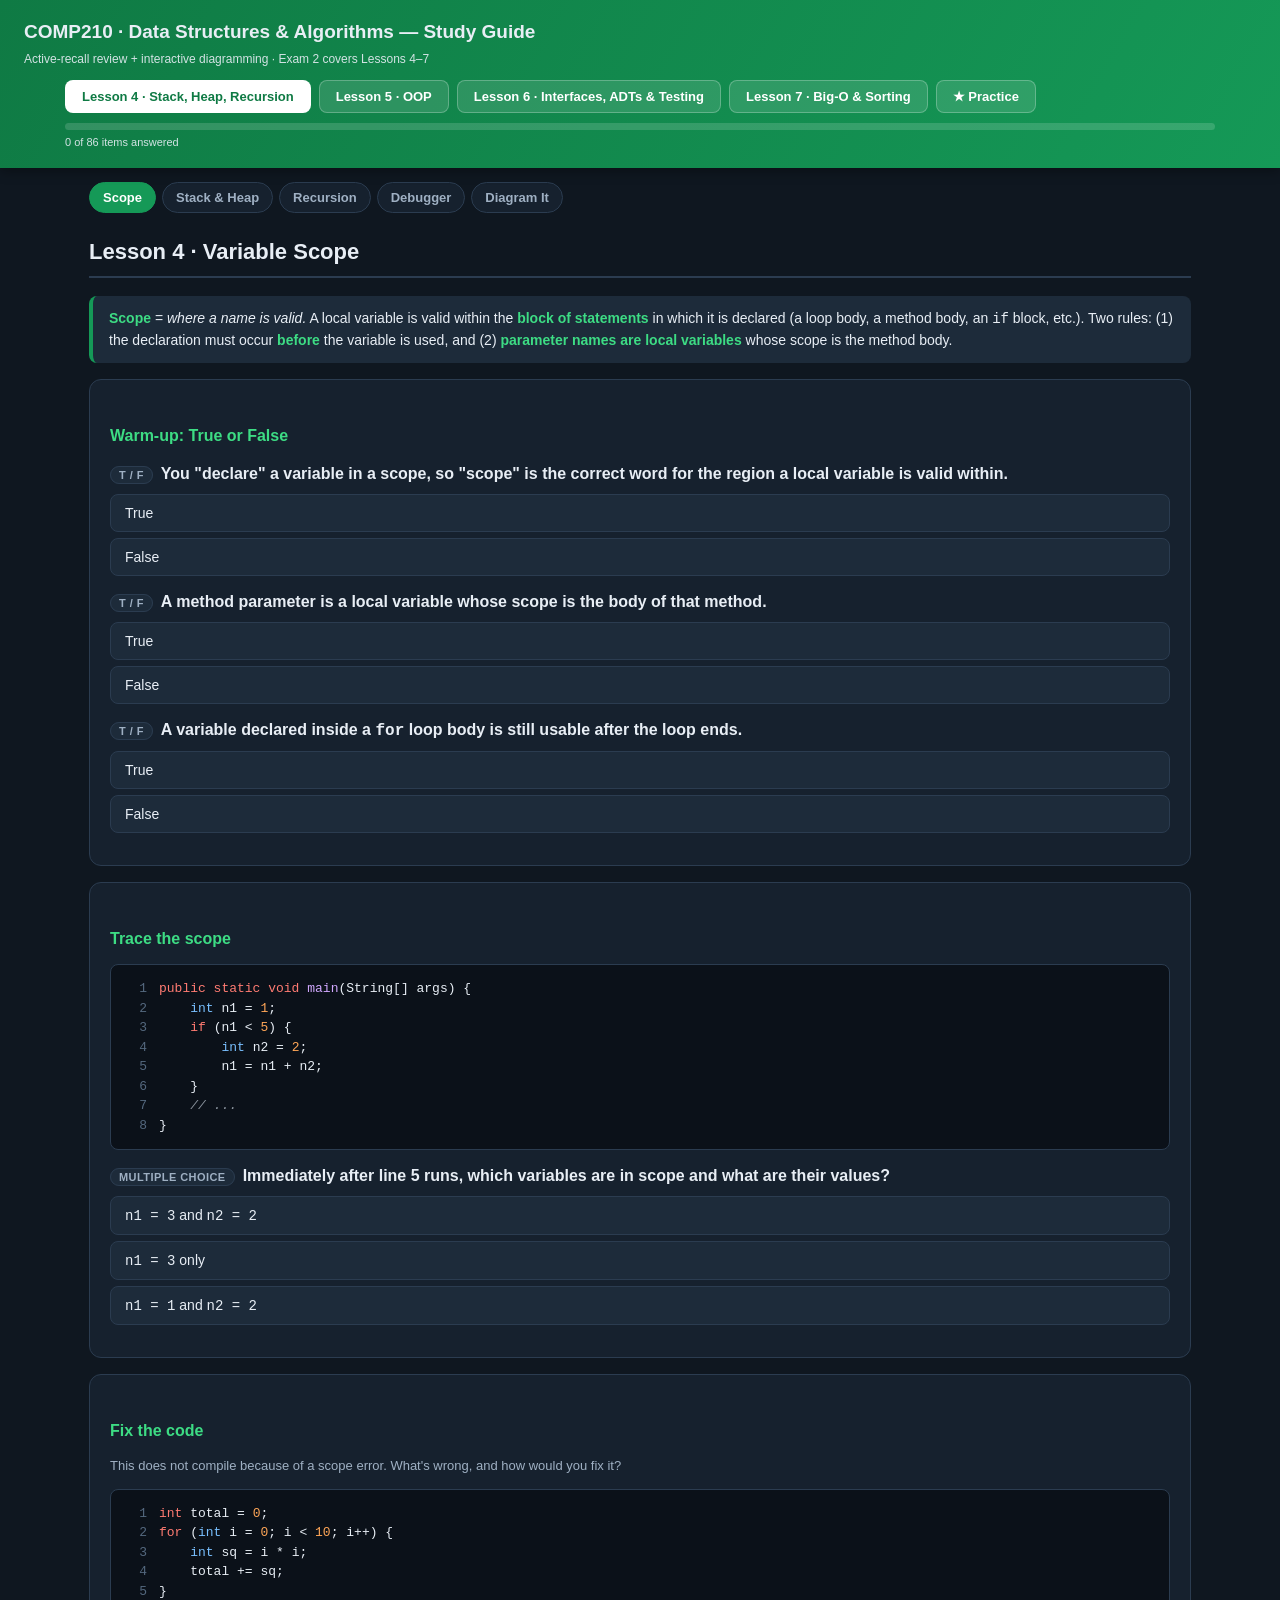
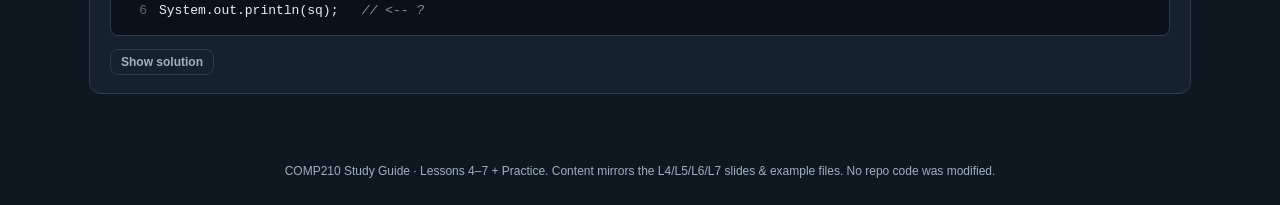
==== COMP210_Study_Guide.html @ 63a0b4bc "COMP210 study guide (Lessons 4-7 + practice)" ====
<!DOCTYPE html>
<html lang="en">
<head>
<meta charset="UTF-8">
<meta name="viewport" content="width=device-width, initial-scale=1.0">
<title>COMP210 Study Guide — Data Structures &amp; Algorithms</title>
<style>
  :root{
    --bg:#0f1720; --panel:#16212e; --panel2:#1d2b3a; --ink:#e8eef5; --muted:#9fb0c3;
    --line:#2b3c50; --green:#159957; --green-d:#0f7a44; --red:#c0392b; --amber:#d68910;
    --blue:#2e86de; --accent:#3ddc84; --heap:#8e44ad; --stack:#2e86de;
  }
  *{box-sizing:border-box}
  body{margin:0;font-family:-apple-system,BlinkMacSystemFont,"Segoe UI",Roboto,Helvetica,Arial,sans-serif;
    background:var(--bg);color:var(--ink);line-height:1.5}
  header{background:linear-gradient(120deg,#0f7a44,#159957);padding:18px 24px;position:sticky;top:0;z-index:30;
    box-shadow:0 2px 12px rgba(0,0,0,.4)}
  header h1{margin:0;font-size:19px}
  header p{margin:3px 0 0;font-size:12px;opacity:.9}
  .lesson-bar{display:flex;flex-wrap:wrap;gap:8px;max-width:1150px;margin:12px auto 0}
  .lesson-bar button{background:rgba(255,255,255,.12);color:#fff;border:1px solid rgba(255,255,255,.25);
    padding:8px 16px;border-radius:8px;cursor:pointer;font-size:13px;font-weight:700}
  .lesson-bar button.active{background:#fff;color:var(--green-d)}
  .lesson-bar button:disabled{opacity:.45;cursor:not-allowed}
  .progress-wrap{max-width:1150px;margin:10px auto 0;background:rgba(255,255,255,.15);border-radius:8px;height:7px;overflow:hidden}
  .progress-bar{height:100%;background:#fff;width:0;transition:width .3s}
  .progress-txt{font-size:11px;opacity:.9;margin-top:4px;max-width:1150px;margin-left:auto;margin-right:auto}
  nav.topics{display:flex;flex-wrap:wrap;gap:6px;max-width:1150px;margin:14px auto 0;padding:0 24px}
  nav.topics button{background:var(--panel);color:var(--muted);border:1px solid var(--line);padding:7px 13px;
    border-radius:20px;cursor:pointer;font-size:13px;font-weight:600}
  nav.topics button.active{background:var(--green);color:#fff;border-color:var(--green)}
  main{max-width:1150px;margin:0 auto;padding:22px 24px}
  .lesson{display:none}
  .lesson.active{display:block}
  .topic{display:none;animation:fade .3s}
  .topic.active{display:block}
  @keyframes fade{from{opacity:0;transform:translateY(6px)}to{opacity:1}}
  h2{font-size:22px;border-bottom:2px solid var(--line);padding-bottom:8px;margin-top:0}
  h3{color:var(--accent);font-size:16px;margin:26px 0 8px}
  .card{background:var(--panel);border:1px solid var(--line);border-radius:12px;padding:18px 20px;margin:16px 0}
  .concept{background:var(--panel2);border-left:4px solid var(--green);border-radius:8px;padding:12px 16px;margin:12px 0;font-size:14px}
  .concept b{color:var(--accent)}
  code,pre{font-family:"SF Mono",Menlo,Consolas,monospace}
  pre{background:#0b1119;border:1px solid var(--line);border-radius:8px;padding:14px;overflow-x:auto;font-size:13px;
    line-height:1.5;position:relative}
  pre .ln{color:#54687e;user-select:none;display:inline-block;width:22px;text-align:right;margin-right:12px}
  .kw{color:#ff7b72}.ty{color:#79c0ff}.st{color:#a5d6ff}.cm{color:#8b949e;font-style:italic}.fn{color:#d2a8ff}.nm{color:#ffa657}
  .q{margin:14px 0}
  .q .prompt{font-weight:600;margin-bottom:8px}
  .q .prompt .tag{font-size:11px;background:var(--panel2);color:var(--muted);border:1px solid var(--line);
    padding:2px 8px;border-radius:10px;margin-right:8px;font-weight:600;text-transform:uppercase;letter-spacing:.04em}
  .opt{display:block;width:100%;text-align:left;background:var(--panel2);color:var(--ink);border:1px solid var(--line);
    border-radius:8px;padding:10px 14px;margin:6px 0;cursor:pointer;font-size:14px;transition:.15s}
  .opt:hover{border-color:var(--green)}
  .opt.correct{background:rgba(21,153,87,.25);border-color:var(--green)}
  .opt.wrong{background:rgba(192,57,43,.22);border-color:var(--red)}
  .opt.disabled{cursor:default;opacity:.85}
  .fb{font-size:13px;margin-top:8px;padding:10px 12px;border-radius:8px;display:none}
  .fb.show{display:block}
  .fb.ok{background:rgba(21,153,87,.18);border:1px solid var(--green)}
  .fb.no{background:rgba(192,57,43,.15);border:1px solid var(--red)}
  input[type=text],textarea{width:100%;background:#0b1119;color:var(--ink);border:1px solid var(--line);
    border-radius:8px;padding:9px 12px;font-family:"SF Mono",Menlo,monospace;font-size:13px}
  textarea{min-height:120px;resize:vertical}
  .btn{background:var(--green);color:#fff;border:none;border-radius:8px;padding:9px 16px;cursor:pointer;font-weight:600;font-size:13px}
  .btn:hover{background:var(--green-d)}
  .btn.ghost{background:transparent;border:1px solid var(--line);color:var(--muted)}
  .btn.ghost:hover{border-color:var(--green);color:var(--ink)}
  .btn.small{padding:5px 10px;font-size:12px}
  .reveal{display:none;margin-top:10px}
  .reveal.show{display:block}
  .fillblank{display:inline-block;width:180px;margin:0 4px}
  .fillblank.sm{width:120px}.fillblank.lg{width:340px}
  .toolbar{display:flex;flex-wrap:wrap;gap:8px;align-items:center;margin:10px 0}
  .mem{display:grid;grid-template-columns:1fr 1fr;gap:16px;margin-top:12px}
  .mem-col{background:#0b1119;border:1px solid var(--line);border-radius:10px;padding:12px;min-height:240px}
  .mem-col h4{margin:0 0 10px;text-align:center;font-size:14px;letter-spacing:.05em}
  .mem-col.stack h4{color:var(--stack)}.mem-col.heap h4{color:var(--heap)}
  .frame{background:rgba(46,134,222,.12);border:1px solid var(--stack);border-radius:8px;padding:8px 10px;margin:8px 0;font-size:13px}
  .frame .fname{font-weight:700;color:var(--stack);border-bottom:1px dashed var(--line);padding-bottom:4px;margin-bottom:6px;
    display:flex;justify-content:space-between;align-items:center}
  .frame .var{display:flex;justify-content:space-between;font-family:"SF Mono",monospace;padding:2px 0}
  .frame .var .val{color:var(--accent)}
  .frame .var .ptr{color:var(--heap)}
  .obj{background:rgba(142,68,173,.14);border:1px solid var(--heap);border-radius:8px;padding:8px 10px;margin:8px 0;font-size:13px}
  .obj .addr{font-family:"SF Mono",monospace;color:var(--heap);font-weight:700;font-size:12px}
  .obj .content{font-family:"SF Mono",monospace;margin-top:4px;white-space:pre-wrap}
  .step-desc{background:var(--panel2);border-radius:8px;padding:10px 14px;font-size:14px;margin-top:12px;min-height:44px}
  .step-desc b{color:var(--accent)}
  .del-x{background:none;border:none;color:var(--muted);cursor:pointer;font-size:14px}
  .del-x:hover{color:var(--red)}
  select{background:#0b1119;color:var(--ink);border:1px solid var(--line);border-radius:8px;padding:8px 10px;font-size:13px}
  .muted{color:var(--muted);font-size:13px}
  table.match{width:100%;border-collapse:collapse;margin-top:8px}
  table.match td{padding:6px;vertical-align:top}
  .match-term{background:var(--panel2);border:1px solid var(--line);border-radius:8px;padding:10px;font-weight:600;font-size:14px}
  .match-def{width:100%}
  .score-badge{font-size:12px;color:var(--muted)}
  .order-item{display:flex;align-items:center;justify-content:space-between;background:var(--panel2);
    border:1px solid var(--line);border-radius:8px;padding:10px 12px;margin:6px 0;font-size:14px}
  .order-item.correct{border-color:var(--green);background:rgba(21,153,87,.18)}
  .order-item.wrong{border-color:var(--red);background:rgba(192,57,43,.15)}
  .order-item .num{color:var(--muted);font-weight:700;margin-right:10px;min-width:18px}
  .order-btns button{background:var(--panel);border:1px solid var(--line);color:var(--ink);border-radius:6px;
    cursor:pointer;padding:2px 9px;font-size:14px;margin-left:4px}
  .order-btns button:hover{border-color:var(--green)}
  footer{text-align:center;color:var(--muted);font-size:12px;padding:30px}
  kbd{background:var(--panel2);border:1px solid var(--line);border-radius:4px;padding:1px 6px;font-size:12px}
  .two{display:grid;grid-template-columns:1fr 1fr;gap:16px}
  @media(max-width:780px){.two,.mem{grid-template-columns:1fr}}
</style>
</head>
<body>
<header>
  <h1>COMP210 · Data Structures &amp; Algorithms — Study Guide</h1>
  <p>Active-recall review + interactive diagramming · Exam 2 covers Lessons 4–7</p>
  <div class="lesson-bar">
    <button data-l="l4" class="active" onclick="showLesson('l4',this)">Lesson 4 · Stack, Heap, Recursion</button>
    <button data-l="l5" onclick="showLesson('l5',this)">Lesson 5 · OOP</button>
    <button data-l="l6" onclick="showLesson('l6',this)">Lesson 6 · Interfaces, ADTs &amp; Testing</button>
    <button data-l="l7" onclick="showLesson('l7',this)">Lesson 7 · Big-O &amp; Sorting</button>
    <button data-l="practice" onclick="showLesson('practice',this)">★ Practice</button>
  </div>
  <div class="progress-wrap"><div class="progress-bar" id="pbar"></div></div>
  <div class="progress-txt" id="ptxt">0 items answered</div>
</header>

<!-- ======================= LESSON 4 =========================== -->
<div class="lesson active" id="l4">
<nav class="topics">
  <button class="active" onclick="showTopic(this,'l4-scope')">Scope</button>
  <button onclick="showTopic(this,'l4-memory')">Stack &amp; Heap</button>
  <button onclick="showTopic(this,'l4-recursion')">Recursion</button>
  <button onclick="showTopic(this,'l4-debugger')">Debugger</button>
  <button onclick="showTopic(this,'l4-diagram')">Diagram It</button>
</nav>
<main>

  <section class="topic active" id="l4-scope">
    <h2>Lesson 4 · Variable Scope</h2>
    <div class="concept"><b>Scope</b> = <i>where a name is valid.</i> A local variable is valid within the <b>block of statements</b> in which it is declared (a loop body, a method body, an <code>if</code> block, etc.). Two rules: (1) the declaration must occur <b>before</b> the variable is used, and (2) <b>parameter names are local variables</b> whose scope is the method body.</div>
    <div class="card">
      <h3>Warm-up: True or False</h3>
      <div class="q" data-tf="F">
        <div class="prompt"><span class="tag">T / F</span>You "declare" a variable in a scope, so "scope" is the correct word for the region a local variable is valid within.</div>
        <button class="opt" data-v="T">True</button><button class="opt" data-v="F">False</button>
        <div class="fb">Your practice quiz caught this exact nuance. A variable is valid within the <b>block of statements</b> (the block) where it's declared — "scope" names the concept, but the region itself is the block. You don't "declare in a scope."</div>
      </div>
      <div class="q" data-tf="T">
        <div class="prompt"><span class="tag">T / F</span>A method parameter is a local variable whose scope is the body of that method.</div>
        <button class="opt" data-v="T">True</button><button class="opt" data-v="F">False</button>
        <div class="fb">Parameters behave exactly like locals declared at the top of the method body.</div>
      </div>
      <div class="q" data-tf="F">
        <div class="prompt"><span class="tag">T / F</span>A variable declared inside a <code>for</code> loop body is still usable after the loop ends.</div>
        <button class="opt" data-v="T">True</button><button class="opt" data-v="F">False</button>
        <div class="fb">It falls out of scope when the block ends — the compiler will reject any use afterward.</div>
      </div>
    </div>
    <div class="card">
      <h3>Trace the scope</h3>
      <pre><span class="ln">1</span><span class="kw">public static void</span> <span class="fn">main</span>(String[] args) {
<span class="ln">2</span>    <span class="ty">int</span> n1 = <span class="nm">1</span>;
<span class="ln">3</span>    <span class="kw">if</span> (n1 &lt; <span class="nm">5</span>) {
<span class="ln">4</span>        <span class="ty">int</span> n2 = <span class="nm">2</span>;
<span class="ln">5</span>        n1 = n1 + n2;
<span class="ln">6</span>    }
<span class="ln">7</span>    <span class="cm">// ...</span>
<span class="ln">8</span>}</pre>
      <div class="q" data-mc="1">
        <div class="prompt"><span class="tag">Multiple choice</span>Immediately after line 5 runs, which variables are in scope and what are their values?</div>
        <button class="opt" data-i="0"><code>n1 = 3</code> and <code>n2 = 2</code></button>
        <button class="opt" data-i="1"><code>n1 = 3</code> only</button>
        <button class="opt" data-i="2"><code>n1 = 1</code> and <code>n2 = 2</code></button>
        <div class="fb">On line 5 both are alive: <code>n1</code> becomes <code>1+2 = 3</code>, and <code>n2 = 2</code> is still in scope inside the <code>if</code> block. <b>After line 6</b>, <code>n2</code> is gone and only <code>n1 = 3</code> remains.</div>
      </div>
    </div>
    <div class="card">
      <h3>Fix the code</h3>
      <p class="muted">This does not compile because of a scope error. What's wrong, and how would you fix it?</p>
      <pre><span class="ln">1</span><span class="kw">int</span> total = <span class="nm">0</span>;
<span class="ln">2</span><span class="kw">for</span> (<span class="ty">int</span> i = <span class="nm">0</span>; i &lt; <span class="nm">10</span>; i++) {
<span class="ln">3</span>    <span class="ty">int</span> sq = i * i;
<span class="ln">4</span>    total += sq;
<span class="ln">5</span>}
<span class="ln">6</span>System.out.println(sq);   <span class="cm">// &lt;-- ?</span></pre>
      <button class="btn ghost small" onclick="toggleReveal(this)">Show solution</button>
      <div class="reveal"><div class="concept"><code>sq</code> is declared inside the loop body (line 3), so its scope ends at line 5. Line 6 is outside that block → <code>sq</code> is undefined there → compile error. <b>Fix:</b> declare <code>sq</code> before the loop if you need it afterward, or print it inside the loop. Note <code>i</code> has the same problem — its scope is the loop header + body only.</div></div>
    </div>
  </section>

  <section class="topic" id="l4-memory">
    <h2>Lesson 4 · Stack &amp; Heap Memory</h2>
    <div class="concept">The JVM splits memory into two regions. <b>Call Stack</b> — holds local-variable (and parameter) values for the currently executing methods, arranged like a LIFO stack. <b>Heap</b> — large general memory where the <b>objects themselves</b> live, organized by address. A primitive's value on the stack is its <b>simple value</b>; an object variable's value on the stack is the object's <b>address on the heap</b> (e.g. <code>@835</code>).</div>
    <div class="card">
      <h3>Concept check</h3>
      <table class="match" id="match-mem">
        <tr><td class="match-term">Heap</td><td><select class="match-def"><option value="">— choose —</option><option value="obj">Objects (arrays, Strings, instances)</option><option value="loc">Local variable &amp; parameter values</option></select></td></tr>
        <tr><td class="match-term">Stack</td><td><select class="match-def"><option value="">— choose —</option><option value="obj">Objects (arrays, Strings, instances)</option><option value="loc">Local variable &amp; parameter values</option></select></td></tr>
      </table>
      <button class="btn small" style="margin-top:8px" onclick="checkMatch('match-mem','fb-match-mem',['obj','loc'])">Check</button>
      <div class="fb" id="fb-match-mem"></div>
      <div class="q" data-tf="T" style="margin-top:18px">
        <div class="prompt"><span class="tag">T / F</span>When you store an array in a local variable, the stack frame holds the array's <b>address</b>, not the array's elements.</div>
        <button class="opt" data-v="T">True</button><button class="opt" data-v="F">False</button>
        <div class="fb">Primitives store their value directly; object/array references store a heap address. The elements live on the heap.</div>
      </div>
      <div class="q" data-mc="0">
        <div class="prompt"><span class="tag">Multiple choice</span>What does the Garbage Collector do?</div>
        <button class="opt" data-i="0">Removes heap objects that no longer have any variable pointing to them</button>
        <button class="opt" data-i="1">Pops the top frame off the call stack when a method returns</button>
        <button class="opt" data-i="2">Compiles <code>.java</code> files into bytecode</button>
        <div class="fb">If an object on the heap loses all references, the GC reclaims that memory. Popping frames is the stack's normal behavior, not GC.</div>
      </div>
      <div class="q" data-mc="0">
        <div class="prompt"><span class="tag">Multiple choice</span>Why does the JVM partition memory into stack and heap?</div>
        <button class="opt" data-i="0">To use only the space that's needed (space complexity) and speed things up (time complexity)</button>
        <button class="opt" data-i="1">Because Java requires exactly two threads</button>
        <button class="opt" data-i="2">So primitives and objects can never be used together</button>
        <div class="fb">Straight from the slides: partitioning targets both space and time efficiency.</div>
      </div>
    </div>
    <div class="card">
      <h3>Vocabulary: Call Frame</h3>
      <div class="concept"><b>Call frame</b> — the memory where local variables for a currently executing method live. When a method is <b>called</b>, a new frame is <b>pushed</b>; locals are added as declared and removed as they fall out of scope. When a method <b>returns</b>, its frame is <b>popped</b> and execution resumes in the caller.</div>
      <div class="q" data-tf="F">
        <div class="prompt"><span class="tag">T / F</span>The call stack behaves like a queue: first frame pushed is the first removed (FIFO).</div>
        <button class="opt" data-v="T">True</button><button class="opt" data-v="F">False</button>
        <div class="fb">The stack is <b>LIFO</b> — last in, first out. The most recently called method returns first. (Push/pop, not enqueue/dequeue.)</div>
      </div>
    </div>
    <p class="muted">➡ Practice drawing memory in the <b>Diagram It</b> tab.</p>
  </section>

  <section class="topic" id="l4-recursion">
    <h2>Lesson 4 · Recursion</h2>
    <div class="concept"><b>Recursive function</b> — a function that calls itself within its own body to break a task into smaller subproblems. Its body has <b>base case(s)</b> and <b>recursive case(s)</b>.<br>
    <b>Recursive call</b> — when a method calls itself. &nbsp; <b>Base case</b> — a branch that does <b>not</b> make a recursive call (stops it). &nbsp; <b>Recursive case</b> — a branch that <b>does</b> make a recursive call (moves toward the base case).</div>
    <div class="card">
      <h3>Match the term to its definition</h3>
      <table class="match" id="match-rec">
        <tr><td class="match-term">Recursive Call</td><td><select class="match-def"><option value="">— choose —</option><option value="a">When a method calls itself</option><option value="b">A function that calls itself to break a task into smaller subproblems</option><option value="c">A branch that does NOT make a recursive call</option><option value="d">A branch that DOES make a recursive call</option></select></td></tr>
        <tr><td class="match-term">Recursive Function</td><td><select class="match-def"><option value="">— choose —</option><option value="a">When a method calls itself</option><option value="b">A function that calls itself to break a task into smaller subproblems</option><option value="c">A branch that does NOT make a recursive call</option><option value="d">A branch that DOES make a recursive call</option></select></td></tr>
        <tr><td class="match-term">Base Case</td><td><select class="match-def"><option value="">— choose —</option><option value="a">When a method calls itself</option><option value="b">A function that calls itself to break a task into smaller subproblems</option><option value="c">A branch that does NOT make a recursive call</option><option value="d">A branch that DOES make a recursive call</option></select></td></tr>
        <tr><td class="match-term">Recursive Case</td><td><select class="match-def"><option value="">— choose —</option><option value="a">When a method calls itself</option><option value="b">A function that calls itself to break a task into smaller subproblems</option><option value="c">A branch that does NOT make a recursive call</option><option value="d">A branch that DOES make a recursive call</option></select></td></tr>
      </table>
      <button class="btn small" style="margin-top:8px" onclick="checkMatch('match-rec','fb-match-rec',['a','b','c','d'])">Check</button>
      <div class="fb" id="fb-match-rec"></div>
    </div>
    <div class="card">
      <h3>Write the code</h3>
      <p>Write a recursive static method <code>factorial</code> that takes a non-negative <code>int n</code> and returns <code>n!</code> (product of 1..n, with <code>0! = 1</code>). Assume valid input.</p>
      <textarea placeholder="public static int factorial(int n) {&#10;    // your code&#10;}"></textarea>
      <div class="toolbar"><button class="btn ghost small" onclick="toggleReveal(this)">Show solution</button><span class="muted">Type it first, then compare.</span></div>
      <div class="reveal">
<pre><span class="kw">public static</span> <span class="ty">int</span> <span class="fn">factorial</span>(<span class="ty">int</span> n) {
    <span class="cm">// Base case</span>
    <span class="kw">if</span> (n == <span class="nm">0</span>) <span class="kw">return</span> <span class="nm">1</span>;
    <span class="cm">// Recursive case</span>
    <span class="kw">return</span> n * <span class="fn">factorial</span>(n - <span class="nm">1</span>);
}</pre>
        <div class="concept">Exactly <code>Factorial.java</code> from your L4 examples. Base case <code>n == 0 → 1</code> stops the recursion; each recursive call reduces <code>n</code> by 1.</div>
      </div>
    </div>
    <div class="card">
      <h3>Fix the code</h3>
      <p class="muted">This factorial has a bug. What happens when you run it, and why?</p>
      <pre><span class="ln">1</span><span class="kw">public static</span> <span class="ty">int</span> <span class="fn">factorial</span>(<span class="ty">int</span> n) {
<span class="ln">2</span>    <span class="kw">return</span> n * <span class="fn">factorial</span>(n - <span class="nm">1</span>);
<span class="ln">3</span>}</pre>
      <div class="q" data-mc="1">
        <div class="prompt"><span class="tag">Multiple choice</span>Pick the correct diagnosis + fix.</div>
        <button class="opt" data-i="0">Returns 0 for every input; fix by starting the product at 1.</button>
        <button class="opt" data-i="1">No base case, so it recurses forever → <code>StackOverflowError</code>. Fix: add <code>if (n == 0) return 1;</code> at the top.</button>
        <button class="opt" data-i="2">It works fine; nothing to fix.</button>
        <div class="fb">Every recursive method needs a base case. Without one, each call pushes a new frame and none returns → the call stack overflows.</div>
      </div>
    </div>
    <div class="card">
      <h3>Divide &amp; Conquer — trace <code>recur(4)</code></h3>
      <p class="muted">The exact snippet from your practice quiz. A <b>divide-and-conquer</b> algorithm breaks a problem into subproblems, solves each, and combines the results.</p>
<pre><span class="kw">public static</span> <span class="ty">long</span> <span class="fn">recur</span>(<span class="ty">int</span> n) {
    <span class="kw">if</span> (n &lt;= <span class="nm">1</span>) <span class="kw">return</span> <span class="nm">2</span>;
    <span class="kw">return</span> <span class="fn">recur</span>(n - <span class="nm">1</span>) * <span class="fn">recur</span>(n - <span class="nm">1</span>);
}</pre>
      <div class="q">
        <div class="prompt"><span class="tag">Fill in</span>Total new stack frames pushed when calling <code>recur(4)</code>:
          <input type="text" class="fillblank sm" data-answer="15" placeholder="?"><button class="btn small" onclick="checkFill(this)">Check</button></div>
        <div class="fb">Count every call: <code>recur(4)</code>=1, <code>recur(3)</code>=2, <code>recur(2)</code>=4, <code>recur(1)</code>=8 → <b>1+2+4+8 = 15</b>.</div>
      </div>
      <div class="q">
        <div class="prompt"><span class="tag">Fill in</span>Its return value:
          <input type="text" class="fillblank sm" data-answer="256" placeholder="?"><button class="btn small" onclick="checkFill(this)">Check</button></div>
        <div class="fb"><code>recur(1)=2</code> → <code>recur(2)=4</code> → <code>recur(3)=16</code> → <code>recur(4)=16*16 =</code> <b>256</b>.</div>
      </div>
    </div>
    <div class="card">
      <h3>Iteration vs. Recursion — True or False</h3>
      <div class="q" data-tf="T">
        <div class="prompt"><span class="tag">T / F</span>Recursive solutions generally use more memory than iterative ones because each call creates a new stack frame.</div>
        <button class="opt" data-v="T">True</button><button class="opt" data-v="F">False</button>
        <div class="fb">True — every recursive call adds a frame. The trade-off: recursion is often more elegant/readable and fits recursively-structured data.</div>
      </div>
    </div>
  </section>

  <section class="topic" id="l4-debugger">
    <h2>Lesson 4 · The Debugger</h2>
    <div class="concept">A debugger lets you <b>find/fix bugs, inspect internal state, trace execution, and change behavior</b> — with small overhead. Core controls: <b>Breakpoints</b>, Run/Debug, Resume, Pause, Stop, Rerun, and the three "Step" commands below.</div>
    <div class="card">
      <h3>Match each step command to what it does</h3>
      <table class="match" id="match-dbg">
        <tr><td class="match-term">Step Over</td><td><select class="match-def"><option value="">— choose —</option><option value="over">Move to the next line in the same file (run any called method without stopping inside it)</option><option value="out">Finish the current function and return to the parent function</option><option value="into">Move to the next line that executes, potentially inside a called function</option></select></td></tr>
        <tr><td class="match-term">Step Out</td><td><select class="match-def"><option value="">— choose —</option><option value="over">Move to the next line in the same file (run any called method without stopping inside it)</option><option value="out">Finish the current function and return to the parent function</option><option value="into">Move to the next line that executes, potentially inside a called function</option></select></td></tr>
        <tr><td class="match-term">Step Into</td><td><select class="match-def"><option value="">— choose —</option><option value="over">Move to the next line in the same file (run any called method without stopping inside it)</option><option value="out">Finish the current function and return to the parent function</option><option value="into">Move to the next line that executes, potentially inside a called function</option></select></td></tr>
      </table>
      <button class="btn small" style="margin-top:8px" onclick="checkMatch('match-dbg','fb-match-dbg',['over','out','into'])">Check</button>
      <div class="fb" id="fb-match-dbg"></div>
    </div>
    <div class="card">
      <h3>Scenario</h3>
      <pre><span class="ln">1</span><span class="kw">public static void</span> <span class="fn">main</span>(String[] args) {
<span class="ln">2</span>    <span class="ty">int</span> course = <span class="nm">210</span>;
<span class="ln">3</span>    <span class="kw">if</span> (<span class="fn">check</span>(course)) {
<span class="ln">4</span>        <span class="fn">process</span>(course);
<span class="ln">5</span>    }
<span class="ln">6</span>}</pre>
      <p class="muted">(From <code>CourseChecker.java</code>.) You're paused on line 3, about to evaluate <code>check(course)</code>.</p>
      <div class="q" data-mc="0">
        <div class="prompt"><span class="tag">Multiple choice</span>You want to watch what happens <b>inside</b> <code>check</code>. Which command?</div>
        <button class="opt" data-i="0">Step Into</button><button class="opt" data-i="1">Step Over</button><button class="opt" data-i="2">Step Out</button>
        <div class="fb">Step Into enters the called method. Step Over would run <code>check</code> to completion and stop on the next line of <code>main</code>.</div>
      </div>
      <div class="q" data-mc="1">
        <div class="prompt"><span class="tag">Multiple choice</span>You've stepped into <code>check</code> but it's fine. Fastest way back to <code>main</code>?</div>
        <button class="opt" data-i="0">Step Into</button><button class="opt" data-i="1">Step Out</button><button class="opt" data-i="2">Rerun</button>
        <div class="fb">Step Out finishes the current method and drops you back in the caller (<code>main</code>).</div>
      </div>
      <div class="q" data-tf="T">
        <div class="prompt"><span class="tag">T / F</span>A <b>breakpoint</b> tells the debugger to pause execution when it reaches that line so you can inspect state.</div>
        <button class="opt" data-v="T">True</button><button class="opt" data-v="F">False</button>
        <div class="fb">Right — set a breakpoint, run in debug mode, execution pauses there. Many IDEs let you <kbd>Alt</kbd>+click to evaluate any expression.</div>
      </div>
    </div>
  </section>

  <section class="topic" id="l4-diagram">
    <h2>Lesson 4 · Diagram It — Stack &amp; Heap</h2>
    <div class="concept">Diagramming stack &amp; heap is a core exam skill. Use <b>Guided Step-Through</b> to learn the pattern, then <b>Build Your Own</b> to draw a trace yourself and reveal the answer.</div>
    <div class="toolbar">
      <button class="btn" id="mode-guided" onclick="setDiagMode('guided')">▶ Guided Step-Through</button>
      <button class="btn ghost" id="mode-build" onclick="setDiagMode('build')">✎ Build Your Own</button>
    </div>
    <div id="guided-panel">
      <div class="card">
        <div class="toolbar"><label class="muted">Program:</label><select id="prog-select" onchange="loadProgram()"></select></div>
        <div class="two">
          <pre id="prog-code" style="margin:0"></pre>
          <div class="mem">
            <div class="mem-col stack"><h4>▮ CALL STACK</h4><div id="g-stack"></div></div>
            <div class="mem-col heap"><h4>▮ HEAP</h4><div id="g-heap"></div></div>
          </div>
        </div>
        <div class="step-desc" id="g-desc"></div>
        <div class="toolbar" style="justify-content:space-between">
          <div><button class="btn ghost small" onclick="stepGuided(-1)">◀ Back</button>
          <button class="btn small" onclick="stepGuided(1)">Next ▶</button>
          <button class="btn ghost small" onclick="resetGuided()">⟲ Restart</button></div>
          <span class="score-badge" id="g-counter"></span>
        </div>
      </div>
    </div>
    <div id="build-panel" style="display:none">
      <div class="card">
        <div class="toolbar"><label class="muted">Exercise:</label><select id="build-select"></select>
          <button class="btn ghost small" onclick="toggleBuildAnswer()">Reveal correct diagram</button>
          <button class="btn ghost small" onclick="clearBuild()">Clear my diagram</button></div>
        <pre id="build-code" style="margin-top:0"></pre>
        <p class="muted">Build the state at the moment described. Add frames (with locals) to the stack, and objects to the heap. Then reveal to compare.</p>
        <div class="mem">
          <div class="mem-col stack"><h4>▮ YOUR CALL STACK</h4><div id="b-stack"></div>
            <div class="toolbar"><input type="text" id="b-frame-name" placeholder="frame name e.g. main" style="flex:1"><button class="btn small" onclick="addFrame()">+ Frame</button></div></div>
          <div class="mem-col heap"><h4>▮ YOUR HEAP</h4><div id="b-heap"></div>
            <div class="toolbar"><input type="text" id="b-obj-addr" placeholder="@addr" style="width:80px"><input type="text" id="b-obj-body" placeholder='contents' style="flex:1"><button class="btn small" onclick="addObj()">+ Object</button></div></div>
        </div>
        <div id="build-answer" class="reveal">
          <h3>Reference diagram</h3>
          <div class="mem"><div class="mem-col stack"><h4>▮ CALL STACK</h4><div id="ba-stack"></div></div>
          <div class="mem-col heap"><h4>▮ HEAP</h4><div id="ba-heap"></div></div></div>
          <div class="step-desc" id="ba-note"></div>
        </div>
      </div>
    </div>
  </section>
</main>
</div>

<!-- ======================= LESSON 5 =========================== -->
<div class="lesson" id="l5">
<nav class="topics">
  <button class="active" onclick="showTopic(this,'l5-why')">Why OOP</button>
  <button onclick="showTopic(this,'l5-anatomy')">Anatomy of a Class</button>
  <button onclick="showTopic(this,'l5-members')">Instance vs Class</button>
  <button onclick="showTopic(this,'l5-objects')">Objects &amp; is-a</button>
  <button onclick="showTopic(this,'l5-accessors')">Getters &amp; Setters</button>
  <button onclick="showTopic(this,'l5-diagram')">Diagram It</button>
</nav>
<main>

  <section class="topic active" id="l5-why">
    <h2>Lesson 5 · Why OOP?</h2>
    <div class="concept"><b>OOP flips responsibility.</b> In the non-OO <code>TriangleStats</code>, six loose doubles represent a triangle and the caller must pass them around and keep them valid. OOP formalizes that collective meaning as an <b>object</b>. <b>Encapsulation</b>: the object exposes ways to query properties and invoke behavior while <b>hiding the details</b>. The onus moves to the <i>class developer</i> to implement/validate; the <i>application developer</i> just uses the public methods.</div>
    <div class="card">
      <h3>Fill in the blanks — the factory metaphor</h3>
      <p><input type="text" class="fillblank" data-answer="classes" placeholder="?"> are like factories, and
      <input type="text" class="fillblank" data-answer="objects" placeholder="?"> are what the factory builds.</p>
      <button class="btn small" onclick="checkFillGroup(this)">Check both</button>
      <div class="fb">Straight from your quiz &amp; slide 26. A <b>class</b> is the blueprint/factory; each <b>object</b> (instance) is a product built from it, defined by the values of its fields (its <b>state</b>).</div>
    </div>
    <div class="card">
      <h3>Non-OO vs OO</h3>
      <div class="two">
        <div><p class="muted">Non-OO (<code>nonOop/TriangleStats.java</code>)</p>
<pre><span class="kw">public static</span> String <span class="fn">triangleCategory</span>(
   <span class="ty">double</span> pointAX, <span class="ty">double</span> pointAY,
   <span class="ty">double</span> pointBX, <span class="ty">double</span> pointBY,
   <span class="ty">double</span> pointCX, <span class="ty">double</span> pointCY){...}</pre></div>
        <div><p class="muted">OO (<code>oop/Triangle.java</code>)</p>
<pre>Triangle t = <span class="kw">new</span> <span class="fn">Triangle</span>(0,0, 2,3, 4,0);
t.<span class="fn">category</span>();
t.<span class="fn">perimeter</span>();</pre></div>
      </div>
      <div class="q" data-mc="2">
        <div class="prompt"><span class="tag">Multiple choice</span>What is the main advantage of the OO version?</div>
        <button class="opt" data-i="0">It runs in fewer CPU cycles guaranteed.</button>
        <button class="opt" data-i="1">It removes the need for a constructor.</button>
        <button class="opt" data-i="2">The triangle's data + validation are bundled into one abstraction, so callers can't misuse loose coordinates.</button>
        <div class="fb">OOP groups the related data and the code that guards it. The caller works with a valid <code>Triangle</code> object instead of juggling six independent doubles.</div>
      </div>
      <div class="q" data-tf="T">
        <div class="prompt"><span class="tag">T / F</span>An <b>epsilon bound</b> (e.g. <code>&lt; 0.001</code>) is used to compare side lengths because computers can't always represent base-10 floating-point values exactly.</div>
        <button class="opt" data-v="T">True</button><button class="opt" data-v="F">False</button>
        <div class="fb">True — e.g. <code>0.1 + 0.2</code> is <code>0.30000000000000004</code>. If two values are within a small epsilon, treat them as equal.</div>
      </div>
    </div>
    <div class="card">
      <h3>Vocabulary</h3>
      <div class="q" data-mc="1">
        <div class="prompt"><span class="tag">Multiple choice</span>A <b>helper class</b> is…</div>
        <button class="opt" data-i="0">Any class marked <code>private</code>.</button>
        <button class="opt" data-i="1">A class with no <code>main</code> method — it can't be run directly and is used by other programs (e.g. <code>Triangle</code>, <code>Point</code>).</button>
        <button class="opt" data-i="2">A class that only contains static fields.</button>
        <div class="fb">Slide 25: a helper class has no <code>main</code>, so it can't be executed on its own; it's a reusable building block.</div>
      </div>
    </div>
  </section>

  <section class="topic" id="l5-anatomy">
    <h2>Lesson 5 · Anatomy of a Class</h2>
    <div class="concept">Build a class in four steps: <b>(1)</b> declare the class, <b>(2)</b> declare its <b>fields</b> (private, named with a leading <code>_</code>, floating outside any method, kept at the top), <b>(3)</b> define a <b>constructor</b>, <b>(4)</b> define <b>methods</b> (public for the API, private for helpers).</div>
    <div class="card">
      <h3>Ordering — components top-to-bottom in a class file</h3>
      <p class="muted">This is the quiz's ordering question. Use ▲ / ▼ to arrange, then check.</p>
      <div id="order-class"></div>
      <button class="btn small" style="margin-top:8px" onclick="checkOrder()">Check order</button>
      <div class="fb" id="fb-order-class"></div>
    </div>
    <div class="card">
      <h3>Constructor rules</h3>
      <pre><span class="kw">public</span> <span class="fn">Triangle</span>(<span class="ty">double</span> ax, <span class="ty">double</span> ay, ...) {
    <span class="fn">validatePoints</span>(ax, ay, bx, by, cx, cy);
    _ax = ax;  <span class="cm">// same as this._ax = ax;</span>
    _ay = ay;
    <span class="cm">// ...</span>
}</pre>
      <div class="q" data-mc="1">
        <div class="prompt"><span class="tag">Multiple choice</span>Which statement about constructors is correct?</div>
        <button class="opt" data-i="0">Its name can be anything, but it must declare a return type.</button>
        <button class="opt" data-i="1">Its name must match the class name and it has no return type (not even <code>void</code>).</button>
        <button class="opt" data-i="2">It must be declared <code>static</code>.</button>
        <div class="fb">Slide 12: the constructor's name matches the class, has no return value, and takes whatever it needs to set the fields as parameters.</div>
      </div>
      <div class="q" data-tf="T">
        <div class="prompt"><span class="tag">T / F</span>Inside a constructor or instance method, <code>this</code> refers to the current instance, and can be implied when there's no name conflict.</div>
        <button class="opt" data-v="T">True</button><button class="opt" data-v="F">False</button>
        <div class="fb"><code>_ax = ax;</code> is shorthand for <code>this._ax = ax;</code>. You need explicit <code>this</code> only to resolve a naming conflict.</div>
      </div>
      <div class="q">
        <div class="prompt"><span class="tag">Fill in</span>To create a new instance you use the
          <input type="text" class="fillblank sm" data-answer="new" placeholder="?"> keyword to call the constructor.
          <button class="btn small" onclick="checkFill(this)">Check</button></div>
        <div class="fb"><code>Triangle t = <b>new</b> Triangle(0.0, 2.0, 3.0, 4.0, 0.0, 3.0);</code> — the result is a reference to the new object.</div>
      </div>
    </div>
    <div class="card">
      <h3>Write a class</h3>
      <p>Write the <code>Point</code> class from <code>oop/Point.java</code>: two private double fields <code>_x</code>, <code>_y</code>, a constructor taking <code>x, y</code>, and a <code>distanceTo(Point other)</code> method.</p>
      <textarea placeholder="public class Point {&#10;    // fields, constructor, method&#10;}"></textarea>
      <div class="toolbar"><button class="btn ghost small" onclick="toggleReveal(this)">Show solution</button></div>
      <div class="reveal">
<pre><span class="kw">public class</span> <span class="ty">Point</span> {
    <span class="kw">private</span> <span class="ty">double</span> _x;
    <span class="kw">private</span> <span class="ty">double</span> _y;

    <span class="kw">public</span> <span class="fn">Point</span>(<span class="ty">double</span> x, <span class="ty">double</span> y) {
        _x = x;
        _y = y;
    }

    <span class="kw">public</span> <span class="ty">double</span> <span class="fn">distanceTo</span>(Point other) {
        <span class="kw">return</span> Math.sqrt(Math.pow(other._x - _x, 2)
                       + Math.pow(other._y - _y, 2));
    }
}</pre>
        <div class="concept">Note an object <b>can</b> access another object's private fields <i>when they're the same class</i> (<code>other._x</code>) — privacy is class-level, not object-level.</div>
      </div>
    </div>
  </section>

  <section class="topic" id="l5-members">
    <h2>Lesson 5 · Instance vs. Class Members</h2>
    <div class="concept"><b>Instance</b> fields/methods belong to <b>each object</b> — every instance has its own memory, and instance methods run on a specific instance (they can use <code>this</code>). <b>Class</b> (static) fields/methods belong to <b>the class itself</b> — shared by all instances, accessible without creating an object, and static methods have <b>no <code>this</code></b>.</div>
    <div class="card">
      <h3>Sort each into instance vs. class</h3>
      <table class="match" id="match-static">
        <tr><td class="match-term"><code>private double _ax;</code></td><td><select class="match-def"><option value="">— choose —</option><option value="inst">Instance member</option><option value="cls">Class (static) member</option></select></td></tr>
        <tr><td class="match-term"><code>private static final double SIDE_EPSILON = 0.001;</code></td><td><select class="match-def"><option value="">— choose —</option><option value="inst">Instance member</option><option value="cls">Class (static) member</option></select></td></tr>
        <tr><td class="match-term"><code>public String category() { ... }</code></td><td><select class="match-def"><option value="">— choose —</option><option value="inst">Instance member</option><option value="cls">Class (static) member</option></select></td></tr>
        <tr><td class="match-term"><code>private static boolean closeEnough(...) { ... }</code></td><td><select class="match-def"><option value="">— choose —</option><option value="inst">Instance member</option><option value="cls">Class (static) member</option></select></td></tr>
      </table>
      <button class="btn small" style="margin-top:8px" onclick="checkMatch('match-static','fb-match-static',['inst','cls','inst','cls'])">Check</button>
      <div class="fb" id="fb-match-static"></div>
    </div>
    <div class="card">
      <div class="q" data-tf="F">
        <div class="prompt"><span class="tag">T / F</span>A <code>static</code> (class) method can use the keyword <code>this</code>.</div>
        <button class="opt" data-v="T">True</button><button class="opt" data-v="F">False</button>
        <div class="fb">False — static methods aren't called on any particular instance, so there is no <code>this</code> (slide 19).</div>
      </div>
      <div class="q" data-tf="T">
        <div class="prompt"><span class="tag">T / F</span>Class fields and methods are accessible <b>without</b> instantiating the class, while instance members are only accessible after you create an object.</div>
        <button class="opt" data-v="T">True</button><button class="opt" data-v="F">False</button>
        <div class="fb">Slide 22 — static members belong to the class; instance members require an instance.</div>
      </div>
      <div class="q" data-mc="2">
        <div class="prompt"><span class="tag">Multiple choice</span>From <b>outside</b> the class, how do you call a class (static) method <code>numSides</code> on <code>Triangle</code>?</div>
        <button class="opt" data-i="0"><code>numSides()</code></button>
        <button class="opt" data-i="1"><code>t.numSides()</code></button>
        <button class="opt" data-i="2"><code>Triangle.numSides()</code></button>
        <div class="fb">Slide 20 — outside the class, static methods are called on the <b>class name</b>: <code>Triangle.numSides()</code>. The capital-T tells you it's a class, not an object. Inside the class you can just write <code>numSides()</code>.</div>
      </div>
    </div>
  </section>

  <section class="topic" id="l5-objects">
    <h2>Lesson 5 · Objects, <code>is-a</code>, Object &amp; null</h2>
    <div class="concept"><b>Object</b> is the universal reference type — every class is automatically a subclass of <code>Object</code>. An object has an <b>is-a</b> relationship with three things, so a reference can be typed as any of them. <b>null</b> is the universal reference value — any class variable can hold <code>null</code>.</div>
    <div class="card">
      <h3>Fill in — the three is-a relationships</h3>
      <p class="muted">This is the quiz question you flagged. All three blanks:</p>
      <p>An object has an is-a relationship with its own
        <input type="text" class="fillblank sm" data-answer="class" placeholder="?">, any
        <input type="text" class="fillblank sm" data-answer="interfaces" placeholder="?"> (plural) that its class implements, and any of its class'
        <input type="text" class="fillblank" data-answer="superclasses" placeholder="?">.</p>
      <button class="btn small" onclick="checkFillGroup(this)">Check all three</button>
      <div class="fb">Correct answers: <b>class</b>, <b>interfaces</b>, <b>superclasses</b> (slide 27). The grader's notes on your quiz were right — "interface" needed to be plural, and the third blank is "superclasses," not "object." Accepted spellings here also include "superclass".</div>
    </div>
    <div class="card">
      <h3>Typing by is-a</h3>
<pre>CartesianPoint p = <span class="kw">new</span> <span class="fn">CartesianPoint</span>(2.0, 5.0); <span class="cm">// own class</span>
Point       p = <span class="kw">new</span> <span class="fn">CartesianPoint</span>(2.0, 5.0); <span class="cm">// interface</span>
Object      p = <span class="kw">new</span> <span class="fn">CartesianPoint</span>(2.0, 5.0); <span class="cm">// superclass (Object)</span></pre>
      <div class="q" data-tf="T">
        <div class="prompt"><span class="tag">T / F</span>A name typed as <code>Object</code> can refer to an object of any type.</div>
        <button class="opt" data-v="T">True</button><button class="opt" data-v="F">False</button>
        <div class="fb">True — since every class is a subclass of <code>Object</code>, an <code>Object</code> reference can point to any instance.</div>
      </div>
      <div class="q" data-mc="0">
        <div class="prompt"><span class="tag">Multiple choice</span>Which is a valid value for <code>CartesianPoint p</code>?</div>
        <button class="opt" data-i="0"><code>CartesianPoint p = null;</code></button>
        <button class="opt" data-i="1"><code>CartesianPoint p = void;</code></button>
        <button class="opt" data-i="2"><code>CartesianPoint p = 0;</code></button>
        <div class="fb"><code>null</code> is the universal reference value — any reference-type variable can hold it (slide 28).</div>
      </div>
    </div>
    <div class="card">
      <h3>Class header — fix / write it</h3>
      <p>You have a class <code>Tomato</code> that implements interfaces <code>Vegetable</code> and <code>Fruit</code>. Write the class header (no curly brace needed):</p>
      <input type="text" class="fillblank lg" data-answer="public class Tomato implements Vegetable, Fruit" placeholder="public class ...">
      <button class="btn small" onclick="checkFill(this)">Check</button>
      <div class="fb">Answer: <code>public class Tomato implements Vegetable, Fruit</code> — multiple interfaces are comma-separated after <code>implements</code>. (Matches your quiz answer.)</div>
    </div>
  </section>

  <section class="topic" id="l5-accessors">
    <h2>Lesson 5 · Getters &amp; Setters (JavaBeans)</h2>
    <div class="concept">Because fields are <b>private</b>, a class exposes controlled access through <b>getter</b> (accessor) and <b>setter</b> (mutator) instance methods. Setters are also where you re-run validation before changing state.</div>
    <div class="card">
      <h3>Fill in — JavaBeans signatures</h3>
      <p>The JavaBeans getter signature is
        <input type="text" class="fillblank" data-answer="public T getP()" placeholder="?">
        while the setter signature is
        <input type="text" class="fillblank lg" data-answer="public void setP(T value)" placeholder="?">.</p>
      <button class="btn small" onclick="checkFillGroup(this)">Check both</button>
      <div class="fb">Answers: <code>public T getP()</code> and <code>public void setP(T value)</code> (slide 16). A getter returns the field's type (<code>T</code>) and takes no args; a setter returns <code>void</code> and takes the new value.</div>
    </div>
    <div class="card">
      <h3>Real example from <code>Triangle</code></h3>
<pre><span class="kw">public</span> <span class="ty">double</span>[] <span class="fn">getPoints</span>() {
    <span class="ty">double</span>[] points = {_ax, _ay, _bx, _by, _cx, _cy};
    <span class="kw">return</span> points;
}

<span class="kw">public void</span> <span class="fn">setA</span>(<span class="ty">double</span> ax, <span class="ty">double</span> ay) {
    <span class="fn">validatePoints</span>(ax, ay, _bx, _by, _cx, _cy);
    _ax = ax;
    _ay = ay;
}</pre>
      <div class="q" data-mc="1">
        <div class="prompt"><span class="tag">Multiple choice</span>Why does <code>setA</code> call <code>validatePoints</code> before assigning?</div>
        <button class="opt" data-i="0">To make the method run faster.</button>
        <button class="opt" data-i="1">So the object stays in a valid state — the class developer guards its invariants on every change.</button>
        <button class="opt" data-i="2">Because setters are required to return a boolean.</button>
        <div class="fb">Encapsulation puts validation in the setter, so no caller can push the object into an invalid state.</div>
      </div>
      <div class="q" data-tf="F">
        <div class="prompt"><span class="tag">T / F</span>Getters and setters should be declared <code>static</code>.</div>
        <button class="opt" data-v="T">True</button><button class="opt" data-v="F">False</button>
        <div class="fb">False — they read/write a specific instance's fields, so they're <b>instance</b> methods (they use <code>this</code> implicitly).</div>
      </div>
    </div>
  </section>

  <section class="topic" id="l5-diagram">
    <h2>Lesson 5 · Diagram It — Objects on the Heap</h2>
    <div class="concept">Ties L4 memory to L5 objects: an object variable on the stack holds an <b>address</b>; the object's <b>instance fields live inside the object on the heap</b>. Composition means one object's field can point to <i>another</i> object. Step through the OOP <code>Triangle</code> being built from three <code>Point</code>s.</div>
    <div class="card">
      <div class="two">
        <pre id="l5-code" style="margin:0"></pre>
        <div class="mem">
          <div class="mem-col stack"><h4>▮ CALL STACK</h4><div id="l5g-stack"></div></div>
          <div class="mem-col heap"><h4>▮ HEAP</h4><div id="l5g-heap"></div></div>
        </div>
      </div>
      <div class="step-desc" id="l5g-desc"></div>
      <div class="toolbar" style="justify-content:space-between">
        <div><button class="btn ghost small" onclick="stepL5(-1)">◀ Back</button>
        <button class="btn small" onclick="stepL5(1)">Next ▶</button>
        <button class="btn ghost small" onclick="resetL5()">⟲ Restart</button></div>
        <span class="score-badge" id="l5g-counter"></span>
      </div>
    </div>
  </section>
</main>
</div>

<!-- === LESSON 6 & 7 content injected by their modules === -->
<div class="lesson" id="l6"></div>
<div class="lesson" id="l7"></div>
<div class="lesson" id="practice"></div>

<footer>COMP210 Study Guide · Lessons 4–7 + Practice. Content mirrors the L4/L5/L6/L7 slides &amp; example files. No repo code was modified.</footer>

<script src="COMP210_Study_Guide_L6.js"></script>
<script src="COMP210_Study_Guide_L7.js"></script>
<script src="COMP210_Study_Guide_Practice.js"></script>
<script src="COMP210_Study_Guide.js"></script>
</body>
</html>
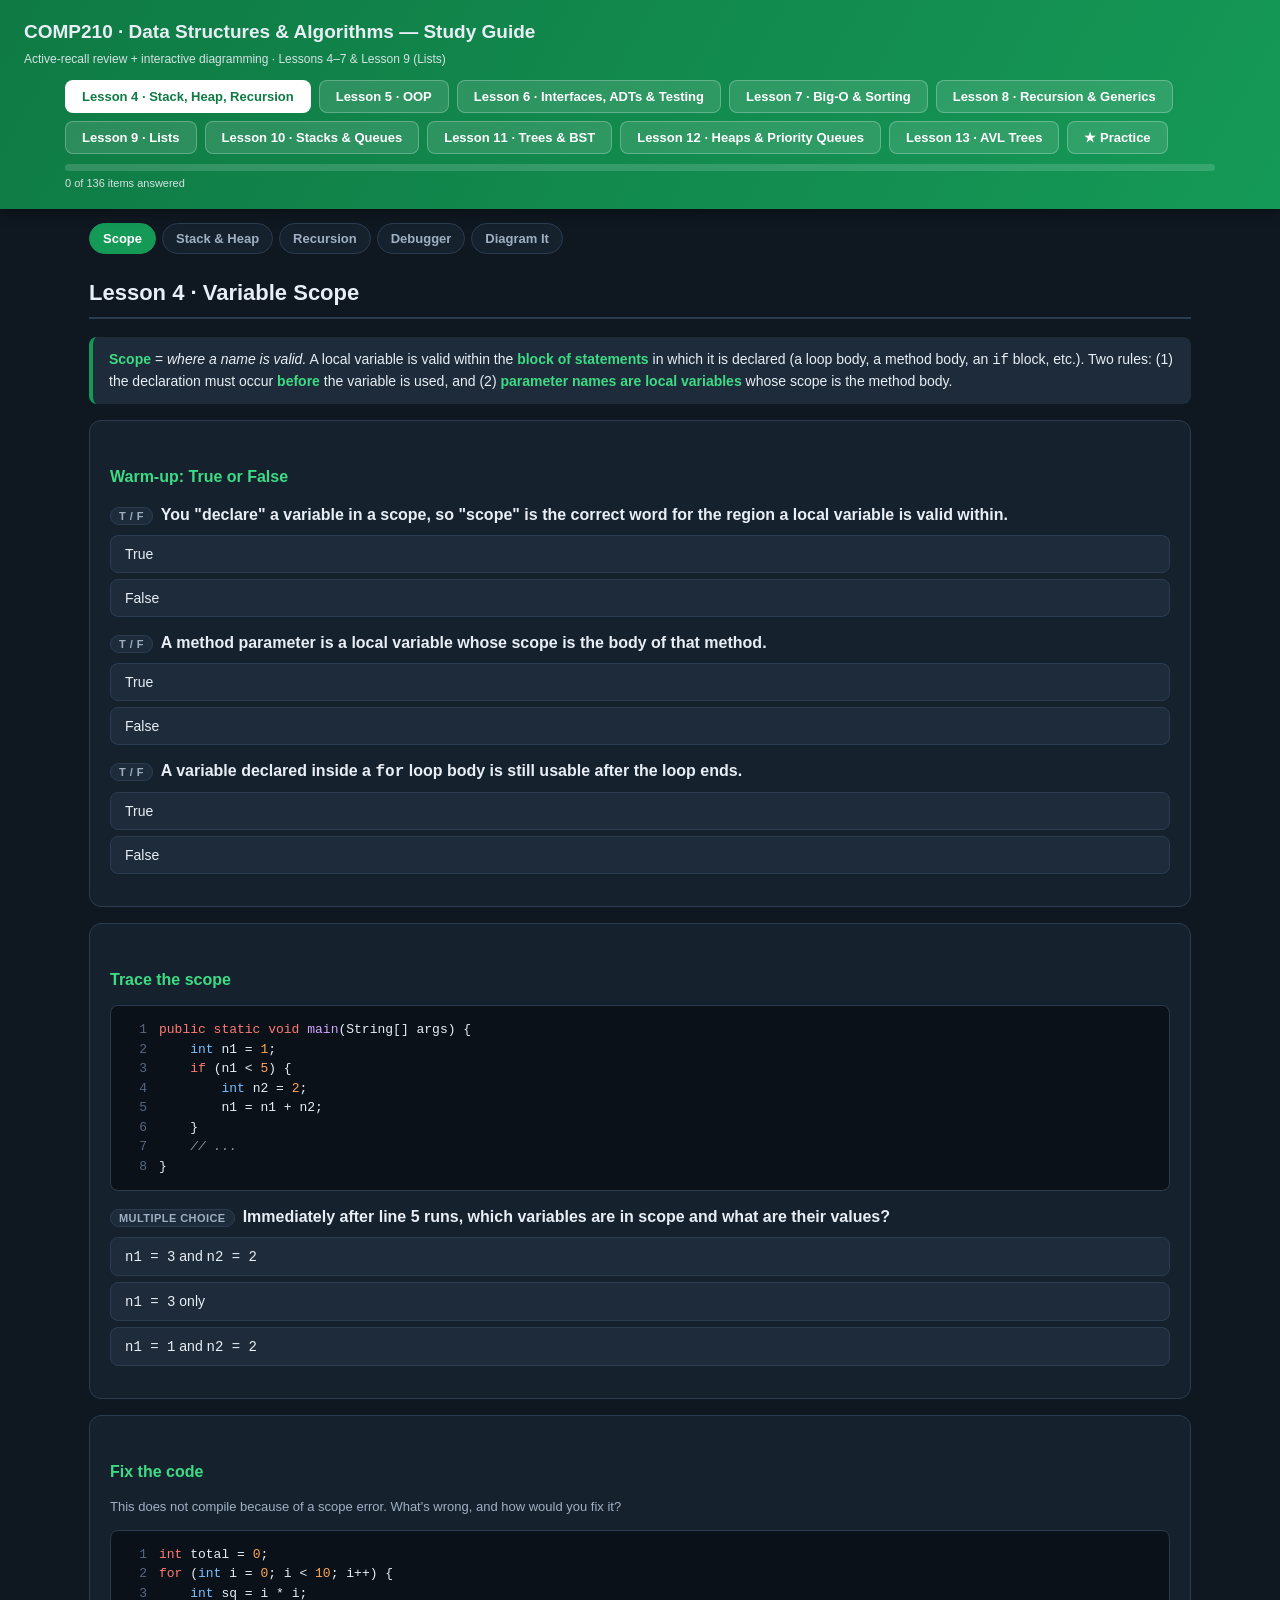
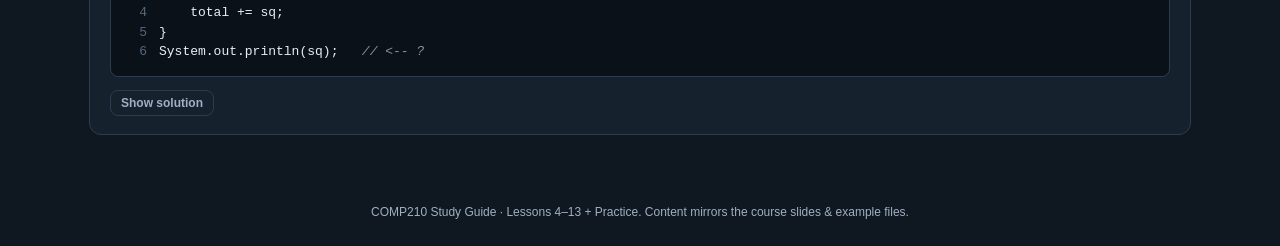
==== commit 2bf632f7: "Lesson 13" ====
--- a/COMP210_Study_Guide.html
+++ b/COMP210_Study_Guide.html
@@ -113,12 +113,18 @@
 <body>
 <header>
   <h1>COMP210 · Data Structures &amp; Algorithms — Study Guide</h1>
-  <p>Active-recall review + interactive diagramming · Exam 2 covers Lessons 4–7</p>
+  <p>Active-recall review + interactive diagramming · Lessons 4–7 &amp; Lesson 9 (Lists)</p>
   <div class="lesson-bar">
     <button data-l="l4" class="active" onclick="showLesson('l4',this)">Lesson 4 · Stack, Heap, Recursion</button>
     <button data-l="l5" onclick="showLesson('l5',this)">Lesson 5 · OOP</button>
     <button data-l="l6" onclick="showLesson('l6',this)">Lesson 6 · Interfaces, ADTs &amp; Testing</button>
     <button data-l="l7" onclick="showLesson('l7',this)">Lesson 7 · Big-O &amp; Sorting</button>
+    <button data-l="l8" onclick="showLesson('l8',this)">Lesson 8 · Recursion &amp; Generics</button>
+    <button data-l="l9" onclick="showLesson('l9',this)">Lesson 9 · Lists</button>
+    <button data-l="l10" onclick="showLesson('l10',this)">Lesson 10 · Stacks &amp; Queues</button>
+    <button data-l="l11" onclick="showLesson('l11',this)">Lesson 11 · Trees &amp; BST</button>
+    <button data-l="l12" onclick="showLesson('l12',this)">Lesson 12 · Heaps &amp; Priority Queues</button>
+    <button data-l="l13" onclick="showLesson('l13',this)">Lesson 13 · AVL Trees</button>
     <button data-l="practice" onclick="showLesson('practice',this)">★ Practice</button>
   </div>
   <div class="progress-wrap"><div class="progress-bar" id="pbar"></div></div>
@@ -654,15 +660,27 @@
 </main>
 </div>
 
-<!-- === LESSON 6 & 7 content injected by their modules === -->
+<!-- === Lessons 6, 7, 9 & Practice injected by their modules === -->
 <div class="lesson" id="l6"></div>
 <div class="lesson" id="l7"></div>
+<div class="lesson" id="l8"></div>
+<div class="lesson" id="l9"></div>
+<div class="lesson" id="l10"></div>
+<div class="lesson" id="l11"></div>
+<div class="lesson" id="l12"></div>
+<div class="lesson" id="l13"></div>
 <div class="lesson" id="practice"></div>
 
-<footer>COMP210 Study Guide · Lessons 4–7 + Practice. Content mirrors the L4/L5/L6/L7 slides &amp; example files. No repo code was modified.</footer>
+<footer>COMP210 Study Guide · Lessons 4–13 + Practice. Content mirrors the course slides &amp; example files.</footer>
 
 <script src="COMP210_Study_Guide_L6.js"></script>
 <script src="COMP210_Study_Guide_L7.js"></script>
+<script src="COMP210_Study_Guide_L8.js"></script>
+<script src="COMP210_Study_Guide_L9.js"></script>
+<script src="COMP210_Study_Guide_L10.js"></script>
+<script src="COMP210_Study_Guide_L11.js"></script>
+<script src="COMP210_Study_Guide_L12.js"></script>
+<script src="COMP210_Study_Guide_L13.js"></script>
 <script src="COMP210_Study_Guide_Practice.js"></script>
 <script src="COMP210_Study_Guide.js"></script>
 </body>
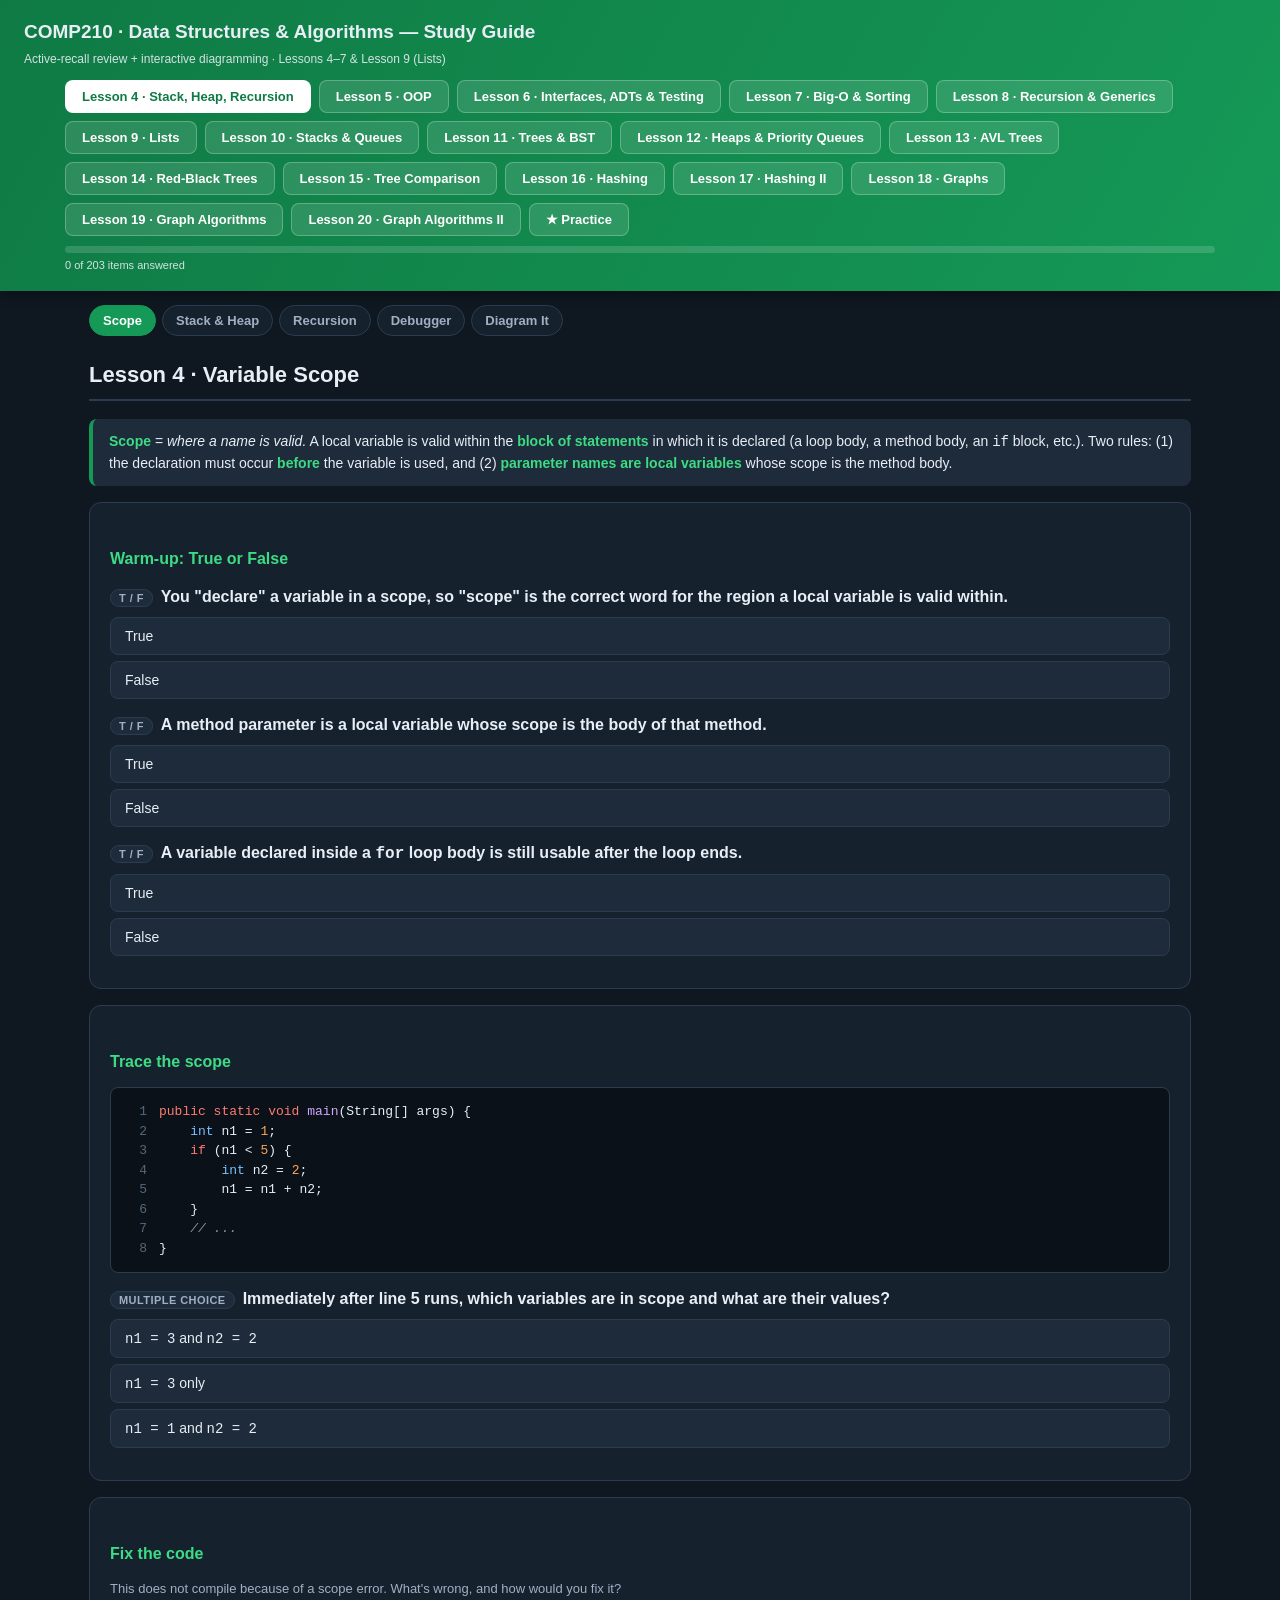
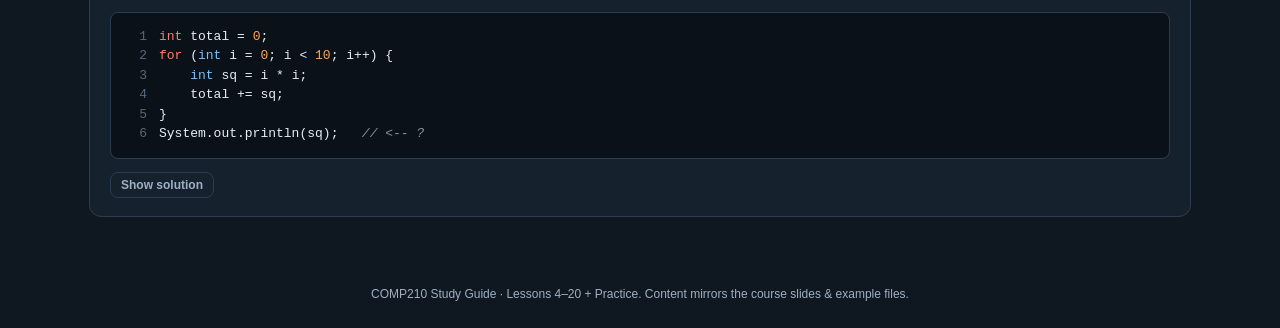
==== commit 508d4b62: "Add Lessons 14-20: Red-Black trees, tree comparison, hashing I/II, graphs, graph algorithms - L14 Re" ====
--- a/COMP210_Study_Guide.html
+++ b/COMP210_Study_Guide.html
@@ -95,6 +95,9 @@
   table.match td{padding:6px;vertical-align:top}
   .match-term{background:var(--panel2);border:1px solid var(--line);border-radius:8px;padding:10px;font-weight:600;font-size:14px}
   .match-def{width:100%}
+  table.cmp{width:100%;border-collapse:collapse;margin:4px 0 12px;font-size:14px}
+  table.cmp th,table.cmp td{border:1px solid var(--line);padding:8px 10px;text-align:left}
+  table.cmp th{background:var(--panel2);font-weight:700}
   .score-badge{font-size:12px;color:var(--muted)}
   .order-item{display:flex;align-items:center;justify-content:space-between;background:var(--panel2);
     border:1px solid var(--line);border-radius:8px;padding:10px 12px;margin:6px 0;font-size:14px}
@@ -125,6 +128,13 @@
     <button data-l="l11" onclick="showLesson('l11',this)">Lesson 11 · Trees &amp; BST</button>
     <button data-l="l12" onclick="showLesson('l12',this)">Lesson 12 · Heaps &amp; Priority Queues</button>
     <button data-l="l13" onclick="showLesson('l13',this)">Lesson 13 · AVL Trees</button>
+    <button data-l="l14" onclick="showLesson('l14',this)">Lesson 14 · Red-Black Trees</button>
+    <button data-l="l15" onclick="showLesson('l15',this)">Lesson 15 · Tree Comparison</button>
+    <button data-l="l16" onclick="showLesson('l16',this)">Lesson 16 · Hashing</button>
+    <button data-l="l17" onclick="showLesson('l17',this)">Lesson 17 · Hashing II</button>
+    <button data-l="l18" onclick="showLesson('l18',this)">Lesson 18 · Graphs</button>
+    <button data-l="l19" onclick="showLesson('l19',this)">Lesson 19 · Graph Algorithms</button>
+    <button data-l="l20" onclick="showLesson('l20',this)">Lesson 20 · Graph Algorithms II</button>
     <button data-l="practice" onclick="showLesson('practice',this)">★ Practice</button>
   </div>
   <div class="progress-wrap"><div class="progress-bar" id="pbar"></div></div>
@@ -669,9 +679,16 @@
 <div class="lesson" id="l11"></div>
 <div class="lesson" id="l12"></div>
 <div class="lesson" id="l13"></div>
+<div class="lesson" id="l14"></div>
+<div class="lesson" id="l15"></div>
+<div class="lesson" id="l16"></div>
+<div class="lesson" id="l17"></div>
+<div class="lesson" id="l18"></div>
+<div class="lesson" id="l19"></div>
+<div class="lesson" id="l20"></div>
 <div class="lesson" id="practice"></div>
 
-<footer>COMP210 Study Guide · Lessons 4–13 + Practice. Content mirrors the course slides &amp; example files.</footer>
+<footer>COMP210 Study Guide · Lessons 4–20 + Practice. Content mirrors the course slides &amp; example files.</footer>
 
 <script src="COMP210_Study_Guide_L6.js"></script>
 <script src="COMP210_Study_Guide_L7.js"></script>
@@ -681,6 +698,13 @@
 <script src="COMP210_Study_Guide_L11.js"></script>
 <script src="COMP210_Study_Guide_L12.js"></script>
 <script src="COMP210_Study_Guide_L13.js"></script>
+<script src="COMP210_Study_Guide_L14.js"></script>
+<script src="COMP210_Study_Guide_L15.js"></script>
+<script src="COMP210_Study_Guide_L16.js"></script>
+<script src="COMP210_Study_Guide_L17.js"></script>
+<script src="COMP210_Study_Guide_L18.js"></script>
+<script src="COMP210_Study_Guide_L19.js"></script>
+<script src="COMP210_Study_Guide_L20.js"></script>
 <script src="COMP210_Study_Guide_Practice.js"></script>
 <script src="COMP210_Study_Guide.js"></script>
 </body>
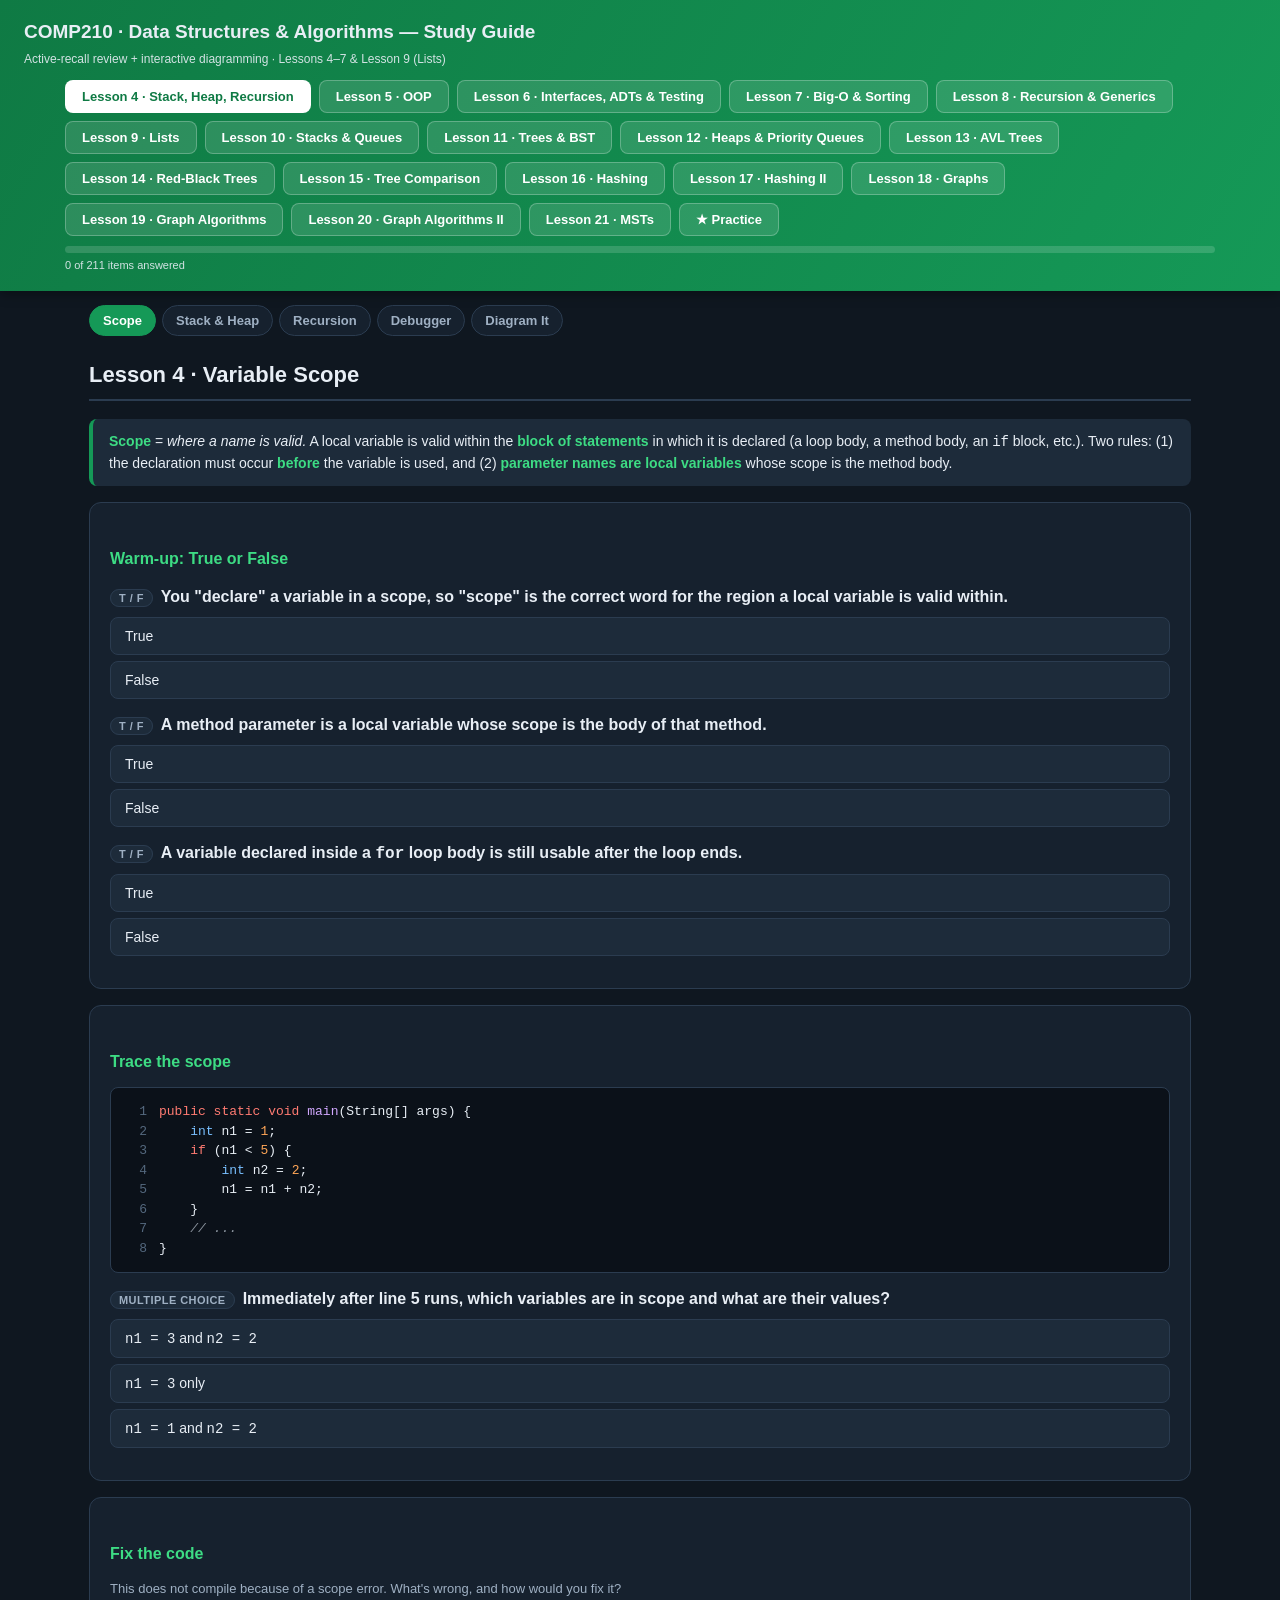
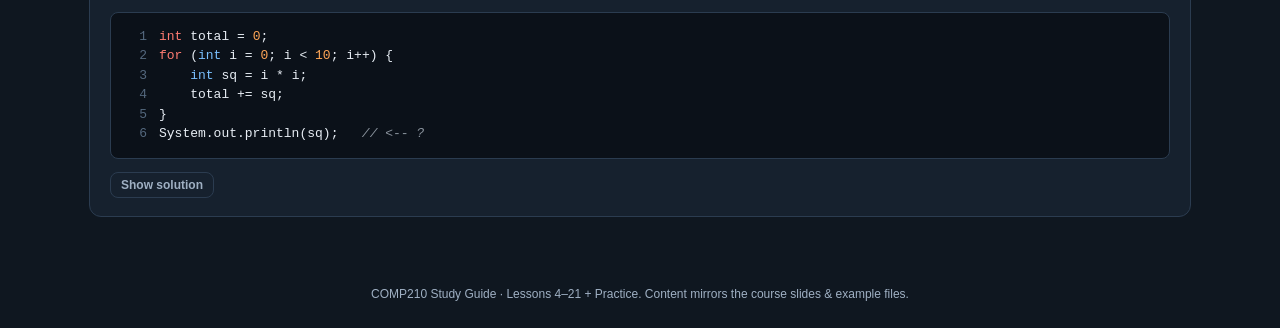
==== commit 8b01c67e: "Add Lesson 21: Minimum Spanning Trees with interactive Kruskal's/Prim's builder" ====
--- a/COMP210_Study_Guide.html
+++ b/COMP210_Study_Guide.html
@@ -135,6 +135,7 @@
     <button data-l="l18" onclick="showLesson('l18',this)">Lesson 18 · Graphs</button>
     <button data-l="l19" onclick="showLesson('l19',this)">Lesson 19 · Graph Algorithms</button>
     <button data-l="l20" onclick="showLesson('l20',this)">Lesson 20 · Graph Algorithms II</button>
+    <button data-l="l21" onclick="showLesson('l21',this)">Lesson 21 · MSTs</button>
     <button data-l="practice" onclick="showLesson('practice',this)">★ Practice</button>
   </div>
   <div class="progress-wrap"><div class="progress-bar" id="pbar"></div></div>
@@ -686,9 +687,10 @@
 <div class="lesson" id="l18"></div>
 <div class="lesson" id="l19"></div>
 <div class="lesson" id="l20"></div>
+<div class="lesson" id="l21"></div>
 <div class="lesson" id="practice"></div>
 
-<footer>COMP210 Study Guide · Lessons 4–20 + Practice. Content mirrors the course slides &amp; example files.</footer>
+<footer>COMP210 Study Guide · Lessons 4–21 + Practice. Content mirrors the course slides &amp; example files.</footer>
 
 <script src="COMP210_Study_Guide_L6.js"></script>
 <script src="COMP210_Study_Guide_L7.js"></script>
@@ -705,6 +707,7 @@
 <script src="COMP210_Study_Guide_L18.js"></script>
 <script src="COMP210_Study_Guide_L19.js"></script>
 <script src="COMP210_Study_Guide_L20.js"></script>
+<script src="COMP210_Study_Guide_L21.js"></script>
 <script src="COMP210_Study_Guide_Practice.js"></script>
 <script src="COMP210_Study_Guide.js"></script>
 </body>
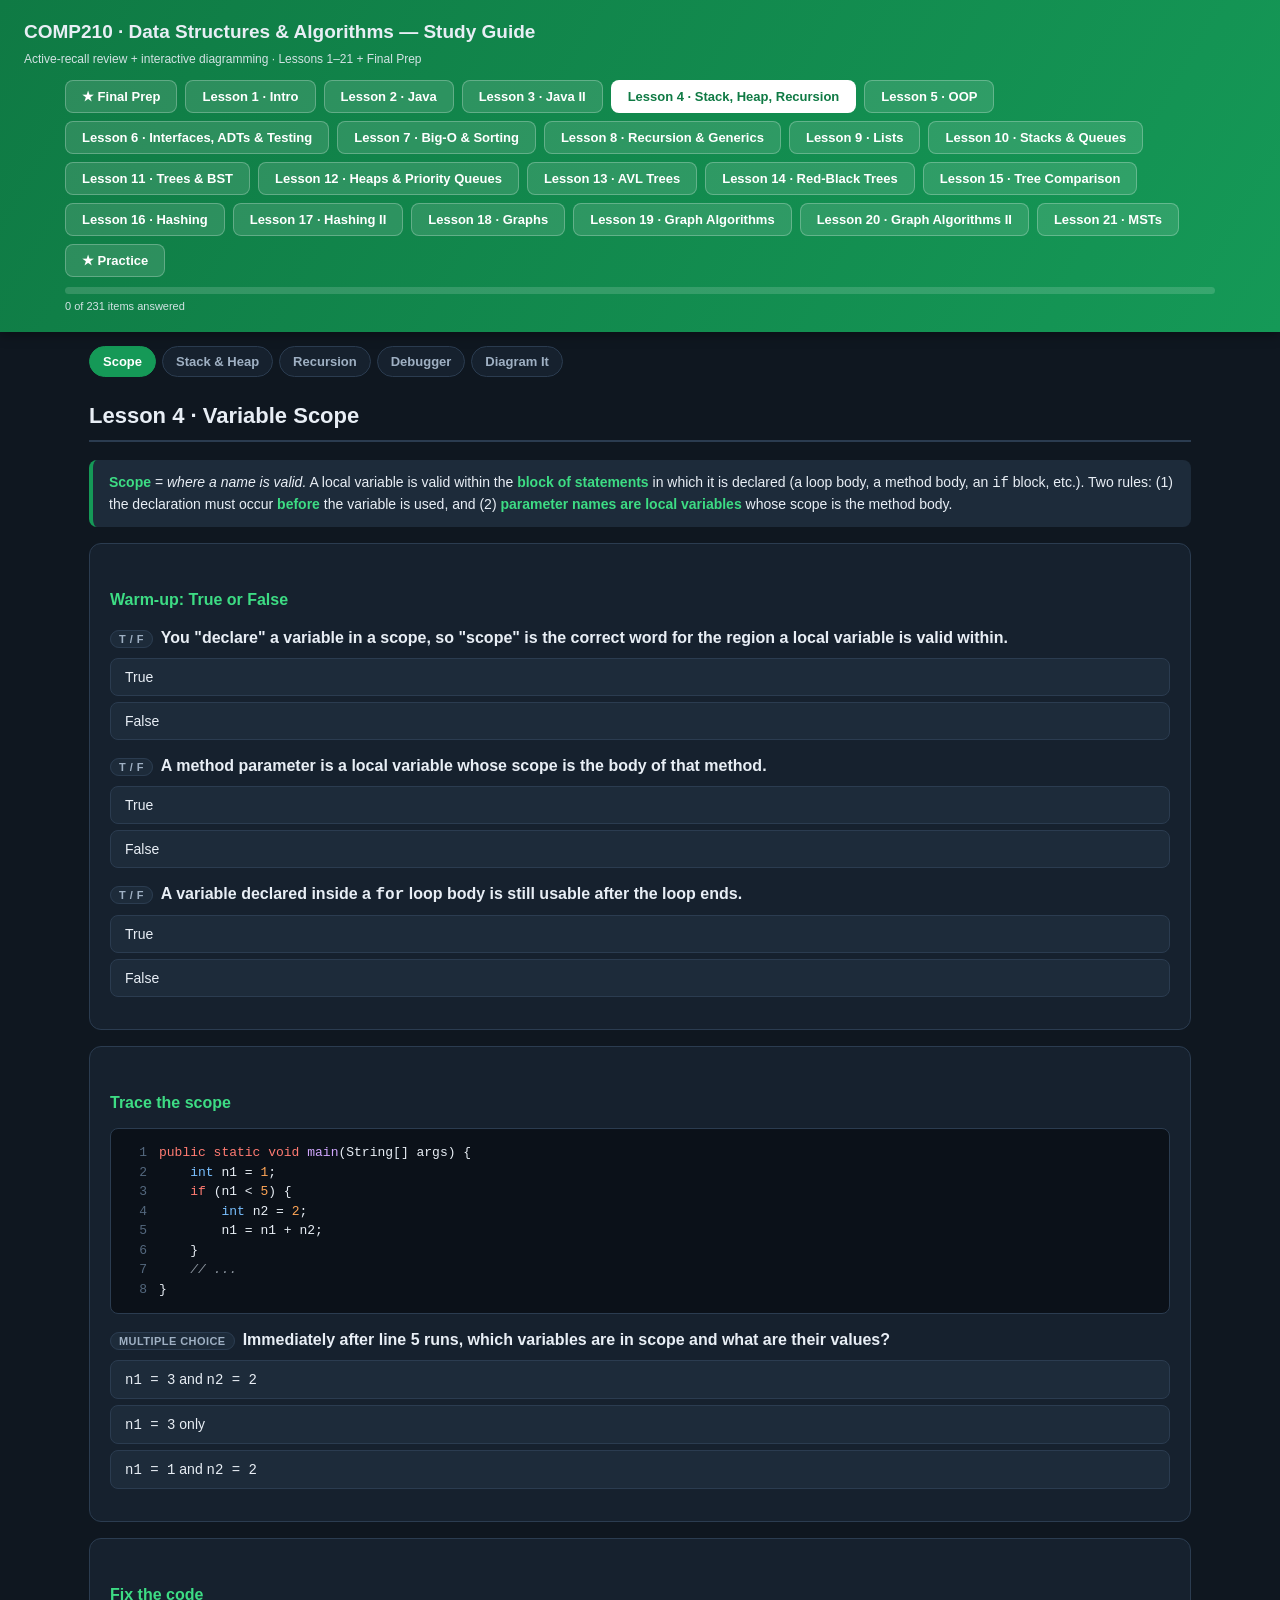
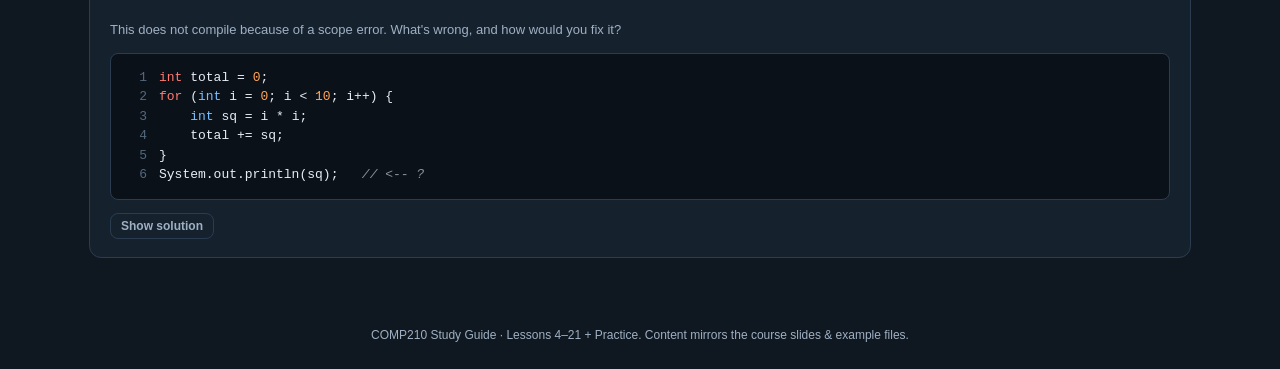
==== commit 3c08ce41: "Add Lessons 1-3 + Final Prep; fix L1 number-systems practice grading" ====
--- a/COMP210_Study_Guide.html
+++ b/COMP210_Study_Guide.html
@@ -116,8 +116,12 @@
 <body>
 <header>
   <h1>COMP210 · Data Structures &amp; Algorithms — Study Guide</h1>
-  <p>Active-recall review + interactive diagramming · Lessons 4–7 &amp; Lesson 9 (Lists)</p>
+  <p>Active-recall review + interactive diagramming · Lessons 1–21 + Final Prep</p>
   <div class="lesson-bar">
+    <button data-l="lfinal" onclick="showLesson('lfinal',this)">★ Final Prep</button>
+    <button data-l="l1" onclick="showLesson('l1',this)">Lesson 1 · Intro</button>
+    <button data-l="l2" onclick="showLesson('l2',this)">Lesson 2 · Java</button>
+    <button data-l="l3" onclick="showLesson('l3',this)">Lesson 3 · Java II</button>
     <button data-l="l4" class="active" onclick="showLesson('l4',this)">Lesson 4 · Stack, Heap, Recursion</button>
     <button data-l="l5" onclick="showLesson('l5',this)">Lesson 5 · OOP</button>
     <button data-l="l6" onclick="showLesson('l6',this)">Lesson 6 · Interfaces, ADTs &amp; Testing</button>
@@ -672,6 +676,10 @@
 </div>
 
 <!-- === Lessons 6, 7, 9 & Practice injected by their modules === -->
+<div class="lesson" id="lfinal"></div>
+<div class="lesson" id="l1"></div>
+<div class="lesson" id="l2"></div>
+<div class="lesson" id="l3"></div>
 <div class="lesson" id="l6"></div>
 <div class="lesson" id="l7"></div>
 <div class="lesson" id="l8"></div>
@@ -692,6 +700,9 @@
 
 <footer>COMP210 Study Guide · Lessons 4–21 + Practice. Content mirrors the course slides &amp; example files.</footer>
 
+<script src="COMP210_Study_Guide_L1.js"></script>
+<script src="COMP210_Study_Guide_L2.js"></script>
+<script src="COMP210_Study_Guide_L3.js"></script>
 <script src="COMP210_Study_Guide_L6.js"></script>
 <script src="COMP210_Study_Guide_L7.js"></script>
 <script src="COMP210_Study_Guide_L8.js"></script>
@@ -708,6 +719,7 @@
 <script src="COMP210_Study_Guide_L19.js"></script>
 <script src="COMP210_Study_Guide_L20.js"></script>
 <script src="COMP210_Study_Guide_L21.js"></script>
+<script src="COMP210_Study_Guide_Final.js"></script>
 <script src="COMP210_Study_Guide_Practice.js"></script>
 <script src="COMP210_Study_Guide.js"></script>
 </body>
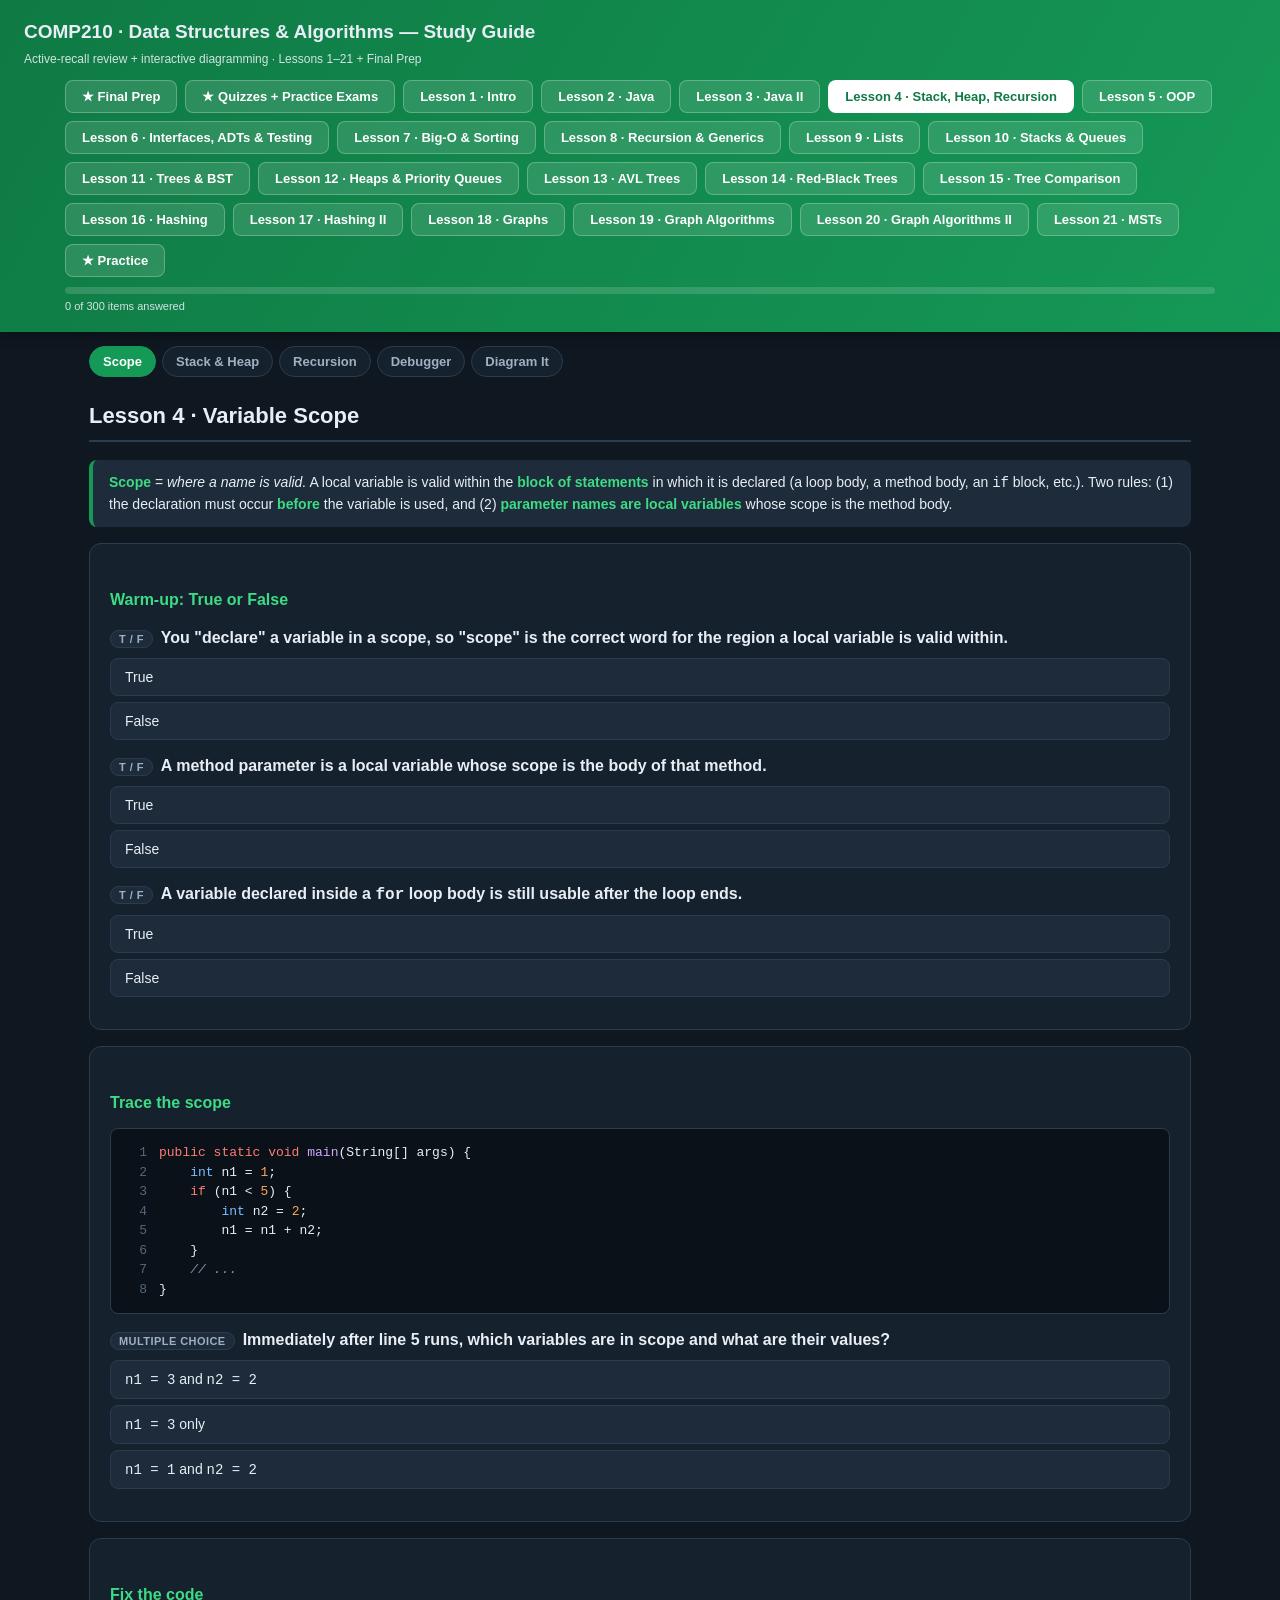
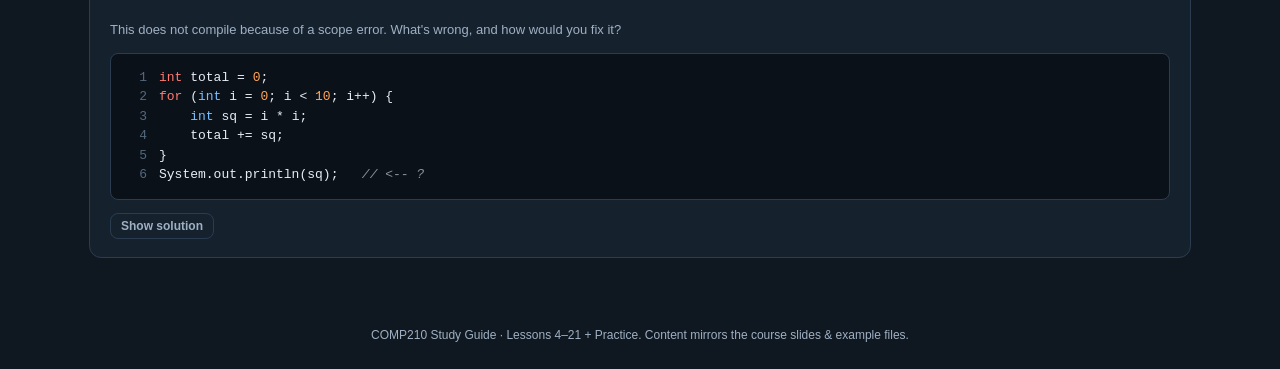
==== commit c27cce5e: "Add all 4 in-class quizzes + two practice final exams" ====
--- a/COMP210_Study_Guide.html
+++ b/COMP210_Study_Guide.html
@@ -119,6 +119,7 @@
   <p>Active-recall review + interactive diagramming · Lessons 1–21 + Final Prep</p>
   <div class="lesson-bar">
     <button data-l="lfinal" onclick="showLesson('lfinal',this)">★ Final Prep</button>
+    <button data-l="lquiz" onclick="showLesson('lquiz',this)">★ Quizzes + Practice Exams</button>
     <button data-l="l1" onclick="showLesson('l1',this)">Lesson 1 · Intro</button>
     <button data-l="l2" onclick="showLesson('l2',this)">Lesson 2 · Java</button>
     <button data-l="l3" onclick="showLesson('l3',this)">Lesson 3 · Java II</button>
@@ -677,6 +678,7 @@
 
 <!-- === Lessons 6, 7, 9 & Practice injected by their modules === -->
 <div class="lesson" id="lfinal"></div>
+<div class="lesson" id="lquiz"></div>
 <div class="lesson" id="l1"></div>
 <div class="lesson" id="l2"></div>
 <div class="lesson" id="l3"></div>
@@ -720,6 +722,7 @@
 <script src="COMP210_Study_Guide_L20.js"></script>
 <script src="COMP210_Study_Guide_L21.js"></script>
 <script src="COMP210_Study_Guide_Final.js"></script>
+<script src="COMP210_Study_Guide_Quizzes.js"></script>
 <script src="COMP210_Study_Guide_Practice.js"></script>
 <script src="COMP210_Study_Guide.js"></script>
 </body>
